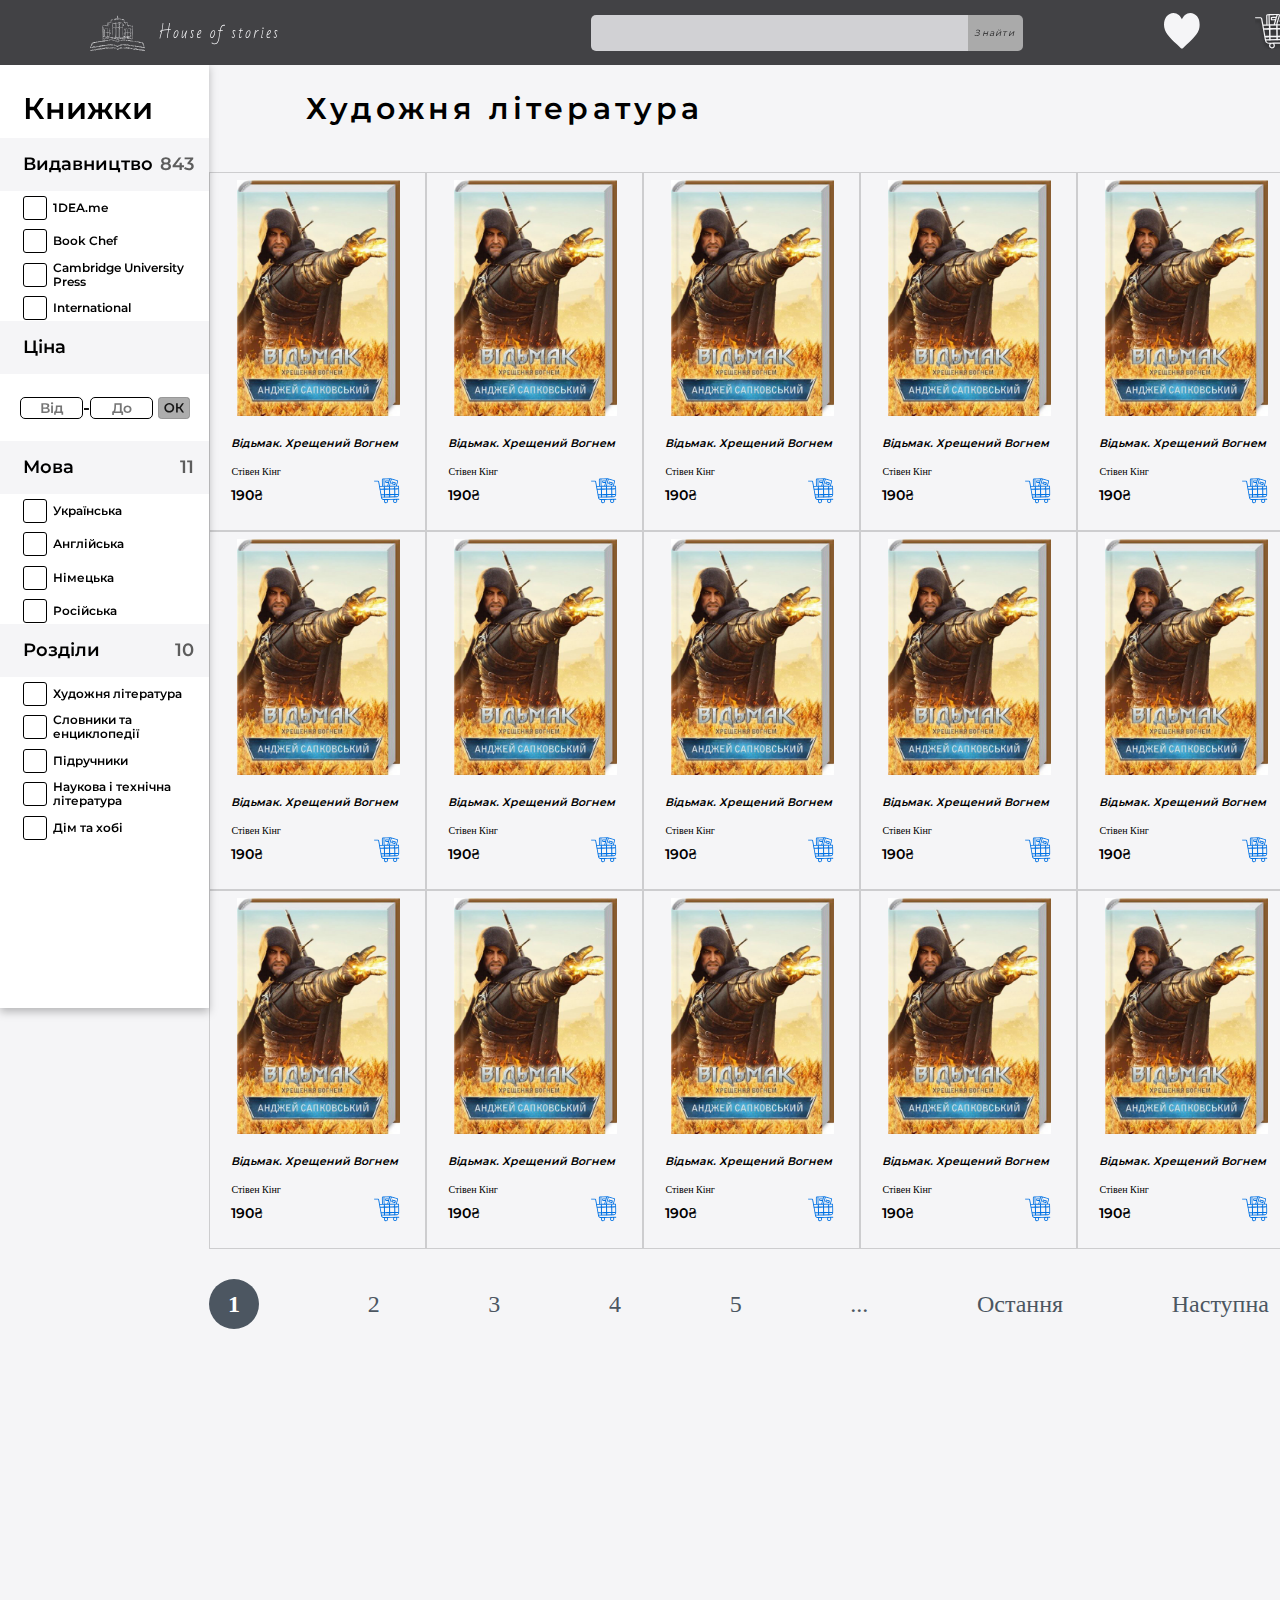
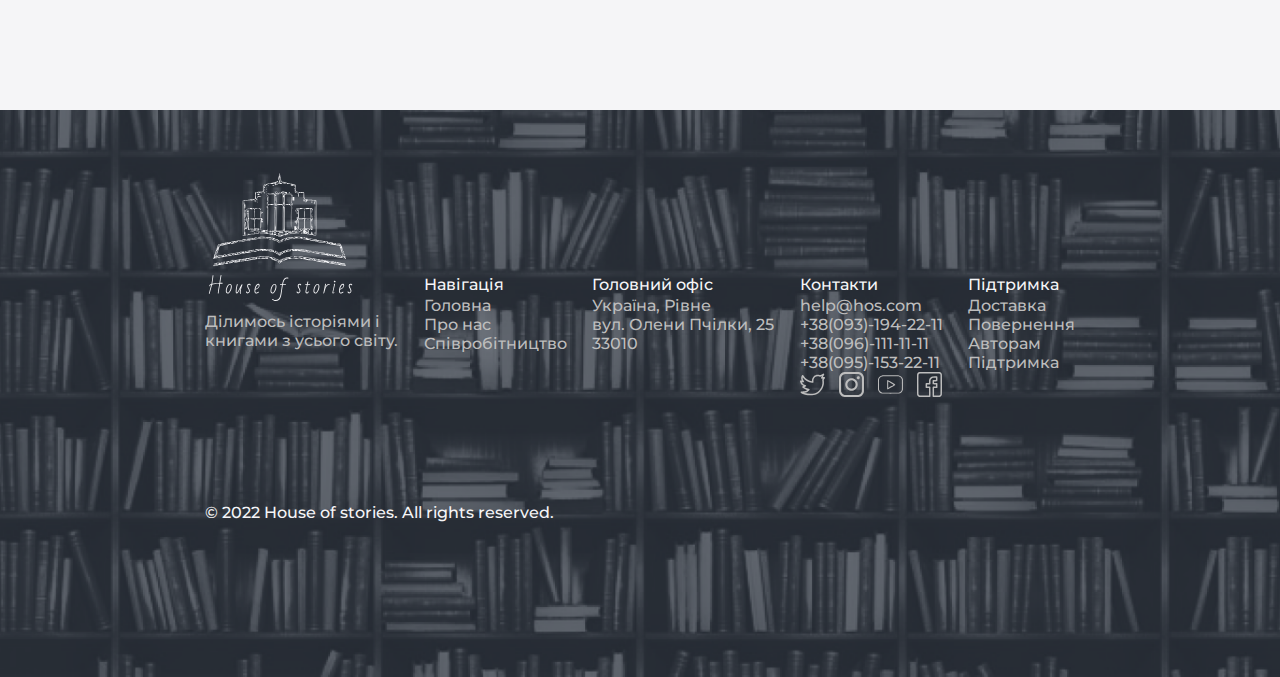
==== Catalog.html @ 435c7c3c "desktop" ====
<!DOCTYPE html>
<html lang='en'>
    <head>
        <meta charset="UTF-8">
        <meta name="viewport" content="width-device-width, initial scale=1.0">
        <link rel="stylesheet" href="./css/style.css"> 
        <link rel="stylesheet" href="./css/bootstrap-grid.css"> 
        <title>Catalog</title>
    </head>
    <body>
        
        <header class="header2">
            <div class="top_menu">
                <img src="./img/svg/Logo_menu.svg" alt="menu" class="menu_logo-pic">
                <div class="SearchMenu">
                    <form>
                        <div class="searchBarmenu">
                            <div class="search">
                                <input type="search" id="site-search" aria-label="Search through site content">
                                <!-- <img src="img/svg/loupe.svg" alt="menusearch_loupe" class="menusearch_loupe"> -->
                            </div>
                            <div class="searchButtonmenu">
                                <button type="submit"><i class="fa fa-search"></i>Знайти</button>
                            </div>
                        </div>
                    </form>
                </div>
                <div class="menu_links">
                    <a href="#!" class="menu_link"><img src="img/svg/wish list.svg" alt="menu_images" class="menu_images"></a>
                    <a href="#!" class="menu_link"><img src="img/svg/Cart3.svg" alt="menu_images" class="menu_images"></a>
                    <a href="#!" class="menu_link"><img src="img/svg/user.svg" alt="menu_images" class="menu_images"></a>
                </div>
            </div>
        </header>

        <main>

            <section class="Catalog">
                <div class="desktop4">
                    <div class="catalog_page">
                        <h2 class="title_name">Книжки</h2>
                        <div class="PublishHouse GroupName">
                            <div class="publish_house_menu">
                                Видавництво <div class="number_of_publish_house">843</div>
                            </div>
                            <div class="Options">
                                <div class="Option">
                                    <input type="checkbox" id="option1" class="checkbox" name="scales"><label for="option1">1DEA.me</label>
                                </div>
                                <div class="Option">
                                    <input type="checkbox" id="option2" class="checkbox" name="scales"><label for="option2">Book Chef</label>
                                </div>
                                <div class="Option">
                                    <input type="checkbox" id="option3" class="checkbox" name="scales"><label for="option3">Cambridge University Press</label>
                                </div>
                                <div class="Option">
                                    <input type="checkbox" id="option4" class="checkbox" name="scales"><label for="option4">International</label>
                                </div>
                                <div class="Option">
                                    <input type="checkbox" id="option5" class="checkbox" name="scales"><label for="option5">Vivat</label>
                                </div>
                                <div class="Option">
                                    <input type="checkbox" id="option6" class="checkbox" name="scales"><label for="option6">А-ба-ба-га-ла-ма-га</label>
                                </div>
                                <div class="Option">
                                    <input type="checkbox" id="option7" class="checkbox" name="scales"><label for="option7">Видавництво Старого Лева</label>
                                </div>
                                <div class="Option">
                                    <input type="checkbox" id="option8" class="checkbox" name="scales"><label for="option8">Клуб Сімейного Дозвілля</label>
                                </div>
                                <div class="Option">
                                    <input type="checkbox" id="option9" class="checkbox" name="scales"><label for="option9">Наш Формат</label>
                                </div>
                                <div class="Option">
                                    <input type="checkbox" id="option10" class="checkbox" name="scales"><label for="option10">Ранок</label>
                                </div>
                                <div class="Option">
                                    <input type="checkbox" id="option11" class="checkbox" name="scales"><label for="option11">Фолио</label>
                                </div>
                                <div class="Option">
                                    <input type="checkbox" id="option12" class="checkbox" name="scales"><label for="option12">National Geographic</label>
                                </div>
                                <div class="Option">
                                    <input type="checkbox" id="option13" class="checkbox" name="scales"><label for="option13">Orion</label>
                                </div>
                            </div>
                        </div>
                        <div class="Price GroupName">
                            <div class="publish_house_menu">
                                Ціна
                            </div>
                            <div class="PriceControl">
                                <form>
                                    <div class="PriceControl">
                                        <div class="Enter">
                                            <input aria-label="price-from" class="input-text from" id="price_input_from"
                                                   type="text" pattern="[0-9]*\.?[0-9]*" placeholder="Від">
                                        </div>
                                        <div>
                                            <span class="control-label">-</span>
                                        </div>
    
                                        <div class="Enter">
                                            <input aria-label="price-to" class="input-text to" id="price_input_to"
                                                   type="text"
                                                   pattern="[0-9]*\.?[0-9]*" placeholder="До">
                                        </div>
    
                                        <div class="commit-button">
                                            <a href="#" class="button-link">
                                                <img src="./img/svg/Button.svg" alt="comit-button" class="button">
                                            </a>
                                        </div>
                                    </div>
                                </form>
                            </div>   
                        </div>
                        <div class="Language GroupName">
                            <div class="publish_house_menu">
                                Мова  <div class="number_of_publish_house">11</div>
                            </div>
                            <div class="Options">
                                <div class="Option">
                                    <input type="checkbox" id="lang-option1" class="checkbox" name="scales"><label for="lang-option1">Українська</label>
                                </div>
                                <div class="Option">
                                    <input type="checkbox" id="lang-option2" class="checkbox" name="scales"><label for="lang-option2">Англійська</label>
                                </div>
                                <div class="Option">
                                    <input type="checkbox" id="lang-option3" class="checkbox" name="scales"><label for="lang-option3">Німецька</label>
                                </div>
                                <div class="Option">
                                    <input type="checkbox" id="lang-option4" class="checkbox" name="scales"><label for="lang-option4">Російська</label>
                                </div>
                                <div class="Option">
                                    <input type="checkbox" id="lang-option5" class="checkbox" name="scales"><label for="lang-option5">Французька</label>
                                </div>
                                <div class="Option">
                                    <input type="checkbox" id="lang-option6" class="checkbox" name="scales"><label for="lang-option6">Італійська</label>
                                </div>
                                <div class="Option">
                                    <input type="checkbox" id="lang-option7" class="checkbox" name="scales"><label for="lang-option7">Іспанська</label>
                                </div>
                                <div class="Option">
                                   <input type="checkbox" id="lang-option8" class="checkbox" name="scales"><label for="lang-option8">Португальська</label>
                                </div>
                                <div class="Option">
                                    <input type="checkbox" id="lang-option9" class="checkbox" name="scales"><label for="lang-option9">Португальська</label>
                                </div>
                                <div class="Option">
                                    <input type="checkbox" id="lang-option10" class="checkbox" name="scales"><label for="lang-option10">Португальська</label>
                                </div>
                            </div>
                        </div>
                        <div class="Author GroupName">
                            <div class="publish_house_menu">
                                Розділи  <div class="number_of_publish_house">10</div>
                            </div>
                            <div class="Options">
                                <div class="Option">
                                    <input type="checkbox" id="author-option1" class="checkbox" name="scales"><label for="author-option1">Художня література</label>
                                </div>
                                <div class="Option">
                                    <input type="checkbox" id="author-option2" class="checkbox" name="scales"><label for="author-option2">Словники та енциклопедії</label>
                                </div>
                                <div class="Option">
                                    <input type="checkbox" id="author-option3" class="checkbox" name="scales"><label for="author-option3">Підручники</label>
                                </div>
                                <div class="Option">
                                    <input type="checkbox" id="author-option4" class="checkbox" name="scales"><label for="author-option4">Наукова і технічна література</label>
                                </div>
                                <div class="Option">
                                    <input type="checkbox" id="author-option5" class="checkbox" name="scales"><label for="author-option5">Дім та хобі</label>
                                </div>
                                <div class="Option">
                                    <input type="checkbox" id="author-option6" class="checkbox" name="scales"><label for="author-option6">Подрожі та спорт</label>
                                </div>
                                <div class="Option">
                                    <input type="checkbox" id="author-option7" class="checkbox" name="scales"><label for="author-option7">Бізнес література</label>
                                </div>
                                <div class="Option">
                                   <input type="checkbox" id="author-option8" class="checkbox" name="scales"> <label for="author-option8">Релігія та езотерика</label>
                                </div>
                                <div class="Option">
                                    <input type="checkbox" id="author-option9" class="checkbox" name="scales"><label for="author-option9">Книги для батьків</label>
                                </div>
                                <div class="Option">
                                    <input type="checkbox" id="author-option10" class="checkbox" name="scales"><label for="author-option10">Комікси</label>
                                </div>
                            </div>
                        </div>
                    </div>  
                    
                    <div class="Page_section">
                        <h1>Художня література</h1>
                        <div class="rw">
                            <div class="Book">
                                <a href="Infopage.html"></a>
                                <img src="/img/png/208429720.png" alt="Andjey - witcher">
                                <span class="name">Відьмак. Хрещений Вогнем</span>
                                <span class="author">Стівен Кінг</span>
                                <div class="cartcatalog">
                                    <span class="price">190₴</span>
                                    <a href="#!" class="add_to_cart">
                                        <img src="./img/svg/Catalog_cart.svg" alt="cartcatalog">
                                    </a> 
                                </div>
                            </div>
    
    
                            <div class="Book">
                                <a href="Infopage.html"></a>
                                <img src="/img/png/208429720.png" alt="Andjey - witcher">
                                <span class="name">Відьмак. Хрещений Вогнем</span>
                                <span class="author">Стівен Кінг</span>
                                <div class="cartcatalog">
                                    <span class="price">190₴</span>
                                    <a href="#!" class="add_to_cart">
                                        <img src="./img/svg/Catalog_cart.svg" alt="cartcatalog">
                                    </a> 
                                </div>
                            </div>
    
                            <div class="Book">
                                <a href="Infopage.html"></a>
                                <img src="/img/png/208429720.png" alt="Andjey - witcher">
                                <span class="name">Відьмак. Хрещений Вогнем</span>
                                <span class="author">Стівен Кінг</span>
                                <div class="cartcatalog">
                                    <span class="price">190₴</span>
                                    <a href="#!" class="add_to_cart">
                                        <img src="./img/svg/Catalog_cart.svg" alt="cartcatalog">
                                    </a> 
                                </div>
                            </div>
    
                            <div class="Book">
                                <a href="Infopage.html"></a>
                                <img src="/img/png/208429720.png" alt="Andjey - witcher">
                                <span class="name">Відьмак. Хрещений Вогнем</span>
                                <span class="author">Стівен Кінг</span>
                                <div class="cartcatalog">
                                    <span class="price">190₴</span>
                                    <a href="#!" class="add_to_cart">
                                        <img src="./img/svg/Catalog_cart.svg" alt="cartcatalog">
                                    </a> 
                                </div>
                            </div>
    
                            <div class="Book last">
                                <a href="Infopage.html"></a>
                                <img src="/img/png/208429720.png" alt="Andjey - witcher">
                                <span class="name">Відьмак. Хрещений Вогнем</span>
                                <span class="author">Стівен Кінг</span>
                                <div class="cartcatalog">
                                    <span class="price">190₴</span>
                                    <a href="#!" class="add_to_cart">
                                        <img src="./img/svg/Catalog_cart.svg" alt="cartcatalog">
                                    </a> 
                                </div>  
                            </div>
                        </div>
    
                        <div class="rw">
                            <div class="Book">
                                <a href="Infopage.html"></a>
                                <img src="/img/png/208429720.png" alt="Andjey - witcher">
                                <span class="name">Відьмак. Хрещений Вогнем</span>
                                <span class="author">Стівен Кінг</span>
                                <div class="cartcatalog">
                                    <span class="price">190₴</span>
                                    <a href="#!" class="add_to_cart">
                                        <img src="./img/svg/Catalog_cart.svg" alt="cartcatalog">
                                    </a> 
                                </div>
                            </div>
    
                            <div class="Book">
                                <a href="Infopage.html"></a>
                                <img src="/img/png/208429720.png" alt="Andjey - witcher">
                                <span class="name">Відьмак. Хрещений Вогнем</span>
                                <span class="author">Стівен Кінг</span>
                                <div class="cartcatalog">
                                    <span class="price">190₴</span>
                                    <a href="#!" class="add_to_cart">
                                        <img src="./img/svg/Catalog_cart.svg" alt="cartcatalog">
                                    </a> 
                                </div>
                            </div>
    
                            <div class="Book">
                                <a href="Infopage.html"></a>
                                <img src="/img/png/208429720.png" alt="Andjey - witcher">
                                <span class="name">Відьмак. Хрещений Вогнем</span>
                                <span class="author">Стівен Кінг</span>
                                <div class="cartcatalog">
                                    <span class="price">190₴</span>
                                    <a href="#!" class="add_to_cart">
                                        <img src="./img/svg/Catalog_cart.svg" alt="cartcatalog">
                                    </a> 
                                </div>
                            </div>
    
                            <div class="Book">
                                <a href="Infopage.html"></a>
                                <img src="/img/png/208429720.png" alt="Andjey - witcher">
                                <span class="name">Відьмак. Хрещений Вогнем</span>
                                <span class="author">Стівен Кінг</span>
                                <div class="cartcatalog">
                                    <span class="price">190₴</span>
                                    <a href="#!" class="add_to_cart">
                                        <img src="./img/svg/Catalog_cart.svg" alt="cartcatalog">
                                    </a> 
                                </div>
                            </div>
    
                            <div class="Book last">
                                <a href="Infopage.html"></a>
                                <img src="/img/png/208429720.png" alt="Andjey - witcher">
                                <span class="name">Відьмак. Хрещений Вогнем</span>
                                <span class="author">Стівен Кінг</span>
                                <div class="cartcatalog">
                                    <span class="price">190₴</span>
                                    <a href="#!" class="add_to_cart">
                                        <img src="./img/svg/Catalog_cart.svg" alt="cartcatalog">
                                    </a> 
                                </div>
                            </div>
                        </div>
    
                        <div class="rw">
                            <div class="Book">
                                <a href="Infopage.html"></a>
                                <img src="/img/png/208429720.png" alt="Andjey - witcher">
                                <span class="name">Відьмак. Хрещений Вогнем</span>
                                <span class="author">Стівен Кінг</span>
                                <div class="cartcatalog">
                                    <span class="price">190₴</span>
                                    <a href="#!" class="add_to_cart">
                                        <img src="./img/svg/Catalog_cart.svg" alt="cartcatalog">
                                    </a> 
                                </div>
                            </div>
    
                            <div class="Book">
                                <a href="Infopage.html"></a>
                                <img src="/img/png/208429720.png" alt="Andjey - witcher">
                                <span class="name">Відьмак. Хрещений Вогнем</span>
                                <span class="author">Стівен Кінг</span>
                                <div class="cartcatalog">
                                    <span class="price">190₴</span>
                                    <a href="#!" class="add_to_cart">
                                        <img src="./img/svg/Catalog_cart.svg" alt="cartcatalog">
                                    </a> 
                                </div>
                            </div>
    
                            <div class="Book">
                                <a href="Infopage.html"></a>
                                <img src="/img/png/208429720.png" alt="Andjey - witcher">
                                <span class="name">Відьмак. Хрещений Вогнем</span>
                                <span class="author">Стівен Кінг</span>
                                <div class="cartcatalog">
                                    <span class="price">190₴</span>
                                    <a href="#!" class="add_to_cart">
                                        <img src="./img/svg/Catalog_cart.svg" alt="cartcatalog">
                                    </a> 
                                </div>
                            </div>
    
                            <div class="Book">
                                <a href="Infopage.html"></a>
                                <img src="/img/png/208429720.png" alt="Andjey - witcher">
                                <span class="name">Відьмак. Хрещений Вогнем</span>
                                <span class="author">Стівен Кінг</span>
                                <div class="cartcatalog">
                                    <span class="price">190₴</span>
                                    <a href="#!" class="add_to_cart">
                                        <img src="./img/svg/Catalog_cart.svg" alt="cartcatalog">
                                    </a> 
                                </div>
                            </div>
    
                            <div class="Book last">
                                <a href="Infopage.html"></a>
                                <img src="/img/png/208429720.png" alt="Andjey - witcher">
                                <span class="name">Відьмак. Хрещений Вогнем</span>
                                <span class="author">Стівен Кінг</span>
                                <div class="cartcatalog">
                                    <span class="price">190₴</span>
                                    <a href="#!" class="add_to_cart">
                                        <img src="./img/svg/Catalog_cart.svg" alt="cartcatalog">
                                    </a> 
                                </div>
                            </div>
                        </div>
    
                        <div class="Pages">
                            <a href="#" id="Active">1</a>
                            <a href="#">2</a>
                            <a href="#">3</a>
                            <a href="#">4</a>
                            <a href="#">5</a>
                            <a href="#">...</a>
                            <a href="#">Остання</a>
                            <a href="#">Наступна</a>
                        </div>
                    </div>

                </div>
            </section>
            <section class="Block4">

                <div class="desktop2">  
                        <div class="logonaming">
                        <img src="./img/svg/Logo.svg" alt="footer" class="logo">
                        <p>Ділимось історіями і<br>книгами з усього світу.</p>
                        </div>
                    <div class="navigation">
                        <h1>Навігація</h1>
                            <div>
                                <a href="Landing.html" class="navi_links">Головна</a>
                            </div>
                            <div>
                                <a href="#!" class="navi_links">Про нас</a>
                            </div>
                            <div>
                                 <a href="#!" class="navi_links">Співробітництво</a>
                            </div>
                    </div>
                    <div class="navigation">
                        <h1>Головний офіс</h1>
                        <p>Україна, Рівне</p>
                        <p>вул. Олени Пчілки, 25</p>
                        <p>33010</p>
                    </div>
                    <div class="navigation">
                        <h1>Контакти</h1>
                        <p>help@hos.com</p>
                        <p>+38(093)-194-22-11</p>
                        <p>+38(096)-111-11-11</p>
                        <p>+38(095)-153-22-11</p>
                        <div class="icon">
                            <div>
                            <a href="https://twitter.com/slava_aysa" class="socialnetworks"><img src="img/svg/twitter 1.svg" alt="socialnetworks" class="networkicons"></a>
                            </div>
                            <div>
                                <a href="https://www.instagram.com/slava_aysa/" class="socialnetworks"><img src="img/svg/instagram 1.svg" alt="socialnetworks" class="networkicons"></a>
                            </div>
                            <div>
                                <a href="https://www.youtube.com/channel/UCgyi-m7HUhOnxZrHmD3JMkg" class="socialnetworks"><img src="img/svg/youtube 1.svg" alt="socialnetworks" class="networkicons"></a>
                            </div>
                            <div>
                                <a href="https://uk-ua.facebook.com/DonaldTrump" class="socialnetworks"><img src="img/svg/facebook 1.svg" alt="socialnetworks" class="networkicons"></a>
                            </div>
                        </div>
                    </div>
                    <div class="navigation">
                        <h1>Підтримка</h1>
                        <div>
                            <a href="#!" class="navi_links">Доставка</a>
                        </div>
                        <div>
                            <a href="#!" class="navi_links">Повернення</a>
                        </div>
                        <div>
                            <a href="#!" class="navi_links">Авторам</a>
                        </div>
                        <div>
                            <a href="#!" class="navi_links">Підтримка</a>
                        </div>                                           
                    </div>
                </div>
                <div class="navigation">
                    <div class="down">
                        <h1>© 2022 House of stories. All rights reserved.</h1>
                    </div>
                </div>                                                 
            </section>

        </main>

    </body>
---- css/style.css ----
/* bad-script-regular - latin */
@font-face {
    font-family: 'Bad Script';
    font-style: normal;
    font-weight: 400;
    src: local(''),
         url('../fonts/bad-script-v14-latin-regular.woff2') format('woff2'), /* Chrome 26+, Opera 23+, Firefox 39+ */
         url('../fonts/bad-script-v14-latin-regular.woff') format('woff'); /* Chrome 6+, Firefox 3.6+, IE 9+, Safari 5.1+ */
  }
/* montserrat-regular - latin_cyrillic */
@font-face {
    font-family: 'Montserrat';
    font-style: normal;
    font-weight: 400;
    src: local(''),
         url('../fonts/montserrat-v23-latin_cyrillic-regular.woff2') format('woff2'), /* Chrome 26+, Opera 23+, Firefox 39+ */
         url('../fonts/montserrat-v23-latin_cyrillic-regular.woff') format('woff'); /* Chrome 6+, Firefox 3.6+, IE 9+, Safari 5.1+ */
  }
  /* montserrat-500 - latin_cyrillic */
  @font-face {
    font-family: 'Montserrat';
    font-style: normal;
    font-weight: 500;
    src: local(''),
         url('../fonts/montserrat-v23-latin_cyrillic-500.woff2') format('woff2'), /* Chrome 26+, Opera 23+, Firefox 39+ */
         url('../fonts/montserrat-v23-latin_cyrillic-500.woff') format('woff'); /* Chrome 6+, Firefox 3.6+, IE 9+, Safari 5.1+ */
  }
  /* montserrat-600 - latin_cyrillic */
  @font-face {
    font-family: 'Montserrat';
    font-style: normal;
    font-weight: 600;
    src: local(''),
         url('../fonts/montserrat-v23-latin_cyrillic-600.woff2') format('woff2'), /* Chrome 26+, Opera 23+, Firefox 39+ */
         url('../fonts/montserrat-v23-latin_cyrillic-600.woff') format('woff'); /* Chrome 6+, Firefox 3.6+, IE 9+, Safari 5.1+ */
  }

*, *::after, *::before {
    box-sizing: border-box;
}
  .intro{
          display: flex;
          flex-direction: row;
          width: 100%;
          height: 102vh;
          mix-blend-mode: normal;
          filter: drop-shadow(0px 4px 4px rgba(0, 0, 0, 0.25));
          background: url(../img/png/pexels-pixabay-459403-2\ 1.png) top no-repeat;
          background-position: bottom;
          /* background-size: 200vh 100vh; */
          /* justify-content: center; */
          background-size: cover;
          

  }



  body{
       margin: 0;
       
  }


  
  .header {
     width: 100%;
     padding-top: 6px;
     padding-bottom: 6px;
     display:flex;
     position: absolute;
     top: 0;
     left: 0;
     right: 0;
     z-index: 1000;
     

 }

 .mainmenu {
      display: flex;
      justify-content: space-between;
      align-items: center;
 }

 .mainmenu.menu {
     display: flex;
     

     height: 72px;
     /* left: 280px;
     top: 39px;
     flex-wrap: wrap; */
     filter: drop-shadow(0px 4px 4px rgba(0, 0, 0, 0.25));
     
  }


  .cart {
     transition: opacity .2s linear;
  }
  
  a.cart{
      margin-left: 170px;
  }

  .header_logo{
     margin-left: 38px;
     margin-top: 21px;
  }

  .header_logo-pic{

     height: 129.93px;
     width: 141px;
     
  }
  
  .header_list{
     display: flex;
     flex-wrap: wrap; 
     list-style-type: none;
     align-items: center;
     
     margin-left: 105px;
     
      
  }
  .header_item{
     margin-right: 97px;
  }
  .header_item:last-child{
       margin-right: 0px;
  }
  .header_link{
     font-family: 'Montserrat';
     font-style: normal;
     font-weight: 600;
     font-size: 18px;
     line-height: 21.75px;
     display: flex;
     color: #F5F5F7;
     text-decoration: none;
     backdrop-filter: blur(2px);
     transition: opacity .2s linear;
  }
  .header_link:hover, .header_link:focus, .header_link:active{
       opacity: 75%;
  }



  .cart:hover, .cart:focus, .cart:active{
       opacity: 75%;
  }

  .header_cart-pic{
     width: 54px;
     height: 54px;
  }

  .chat{
     align-content: flex-start;
     margin-left: 304px;
     margin-top: 625px;
     transition: opacity .2s linear;
 }

 .chat:hover, .chat:focus, .chat:active{
      opacity: 75%;
 }

 .header_chat-pic{
    width: 54px;
    height: 54px;
 }
 .HeaderText1{
     position: absolute;
     width: 400px;
     height: 213.11px;
     left: 420px;
     top: 300px;
     
     font-family: 'Montserrat';
     font-style: normal;
     font-weight: 600;
     font-size: 22px;
     line-height: 37px;
     display: flex;
     align-items: center;
     
     color: #F5F5F7;
 }
.HeaderText2{
     position: absolute;
width: 320px;
height: 250px;
left: 870px;
top: 450px;

font-family: 'Montserrat';
font-style: normal;
font-weight: 600;
font-size: 22px;
line-height: 37px;
display: flex;
align-items: center;
text-align: right;

color: #F5F5F7;

}
.SearchOnSite{
     
     margin-top: 250px; 
     margin-left: 420px;
}
.searchBar {
     display: flex;
     flex-direction: row;
 }
 .searchBar #site-search{
     background: #FFFFFF;
     opacity: 0.8;
     border: 0.5px solid #000000;
     box-sizing: border-box;
     box-shadow: 0px 4px 4px rgba(0, 0, 0, 0.25);
     border-radius: 0px 20px 20px 0px;
     padding: 10px;
     font-family: Montserrat,serif;
     font-weight: 600;
     display: block;
     margin-right: auto;
     margin-left: auto;
     background-color: #FFFFFF;
     width: 568.5px;
     height: 50px;
 }
 .searchBar button {
     border: 0.5px solid #000000;
     box-shadow: 0px 4px 4px rgba(0, 0, 0, 0.25);
     border-radius: 20px 0px 0px 20px;
     padding: 10px;
     width: 54px;
     height: 50px;
     background: #FFFFFF;
     font-size: 18px;
     cursor: pointer;
     opacity: 0.8;
 }
 .SearchText {
     font-style: normal;
     font-weight: 600;
     font-size: 24px;
     line-height: 54px;
     color: #B1B1B1;
     padding-left: 30px;
     float: left;
 }
 .searchBar .search input{
     width: 300px;
 }
 .container {
     width: calc(100% - 60px) !important;
 }
 .searchBar {
     margin: 0;
 }
.search_loupe{
     height: 32px;
     width: 32px;
}
.Block1 {
     height: 80vh;
     background: url(../img/png/pexels-luis-zheji-1662277.png) top no-repeat;;
     /* padding: 0;
     margin-left: 0; */
     background-size: cover;
     align-content: center;
 }
 .desktop{
    width: 870px;
    margin: 0 auto;  

    display: flex;
    flex-direction: column;
    justify-content: center;
    align-items: center;
 }

 .desktop2 {
    width: 870px;
    margin: 0 auto;  

    display: flex;
    flex-shrink: 1;
    justify-content: space-between;
    padding-top: 63px;
 }
 .Block1 h1 {
     font-family: 'Montserrat';
     font-style: normal;
     font-weight: 600;
     font-size: 48px;
     line-height: 78px;
     display: flex;
     text-align: center; 
     color: #F5F5F7;
    
 }
 
 .row {
     margin-top: 50px;
     font-family: 'Montserrat';
     font-style: normal;
     font-weight: 500;
     font-size: 18px;
     line-height: 208%;
     display: flex;
     justify-content: space-between;
     /* align-items: center; */
     color: #FFFFFF;
     /* margin-left: 324px; */

     width: 870px;
    margin: 0 auto;
 }
 
 .row ul {
     margin: 0;
     /* margin-top: -190px;
     padding-left: 472px; */
 }

.styleblock2{
line-height: 150%;
     padding-left: 20px;
}

.Block2 {
     height: 100vh;
     background: url(../img/png/image\ 2.png) top no-repeat;;
     padding: 0;
     margin-left: 0;
     background-size: cover;
     background-position: bottom;
 }
 
 .Block2 h1 {
     font-family: 'Montserrat';
     font-style: normal;
     font-weight: 600;
     display: flex;
     align-items: center;
     text-align: center;
     margin-top: 0;
     margin-bottom: 0; 
     color: #F5F5F7;
     width: 100%; /* 1170px */
     height: 200px;     
     font-size: 2.92em;
     line-height: 78px;
     padding: 54px 120px 0px;
 }
 
 .block2row{
     font-family: 'Montserrat';
     font-style: normal;
     font-weight: 500;
     font-size: 18px;
     line-height: 208%;
     align-items: center;
     color: #FFFFFF;
     display: flex;
     width: 100%;
     min-width: 870px;
     justify-content: space-between;
 }
 .library{margin-bottom: 186px;}
 .gotocatalog{
     position: absolute;
     width: 380px;
     height: 83px;
     display: flex;
     justify-content: center;
     cursor: pointer;
     align-items: center;


     
     background: linear-gradient(180deg, rgba(255, 109, 109, 0.57) 0%, #DAA492 100%);
     box-shadow: 0px 4px 4px rgba(0, 0, 0, 0.25);
     border-radius: 25px;
 }

 .cataloglink{
     font-family: 'Montserrat';
     font-style: normal;
     font-weight: 600;
     font-size: 23px;
     line-height: 139%;



     display: inline;
     
    
     
     color: #000000;
     text-decoration: 0;
 }

 .Block3 {
     height: 100vh;
     background: url(../img/png/laptop-819285_1920.png) top no-repeat;;
     padding: 0;
     margin-left: 0;
     background-size: cover;
     background-position: bottom;
 }

 .Block3 h1 {
     font-family: 'Montserrat';
     font-style: normal;
     font-weight: 600;
     display: flex;
     align-items: center;
     margin-top: 0;
     margin-bottom: 0;
     color: #000000;
     width: 100%; 
     height: 150px;
     font-size: 2.92em;
     line-height: 78px;
     text-align: center;
     padding: 0px 205px 0px;
     
 }
 .block3row{
    font-family: 'Montserrat';
    font-style: normal;
    font-weight: 500;
    font-size: 18px;
    line-height: 208%;
    align-items: center;
    color: #FFFFFF;
    display: flex;
    width: 100%;
    min-width: 870px;
    justify-content: space-between;
}

.links{
    font-family: 'Montserrat';
    font-style: normal;
    font-weight: 600;
    font-size: 20px;
    line-height: 22px;
    display: flex;
    align-items: center;
    text-align: center;
    text-decoration: none;
    color: #FFFFFF;
}



.bookbuttons{
    display: flex;
    text-align: center;
    justify-content: space-between;
}

.top{
    width: 270px;
    height: 70px;
    left: 375px;
    top: 3709px;
    margin-right:30px;
    background: #484E5C;
    box-shadow: 0px 4px 4px rgba(0, 0, 0, 0.4);
    border-radius: 10px;
    
}
.top:last-child{
    margin-right:0;
    
}

.Block4 {
    height: 63vh;
    background: url(../img/png/Background.png) top no-repeat;;
    padding: 0;
    margin-left: 0;
    background-size: cover;
    background-position: bottom;

    
}

.logo{
    left: 19.53%;
    right: 70.63%;
    top: 37.34%;
    bottom: 35.94%;
    width: 150px;
    height: 135px;
}

.logonaming{
    font-family: 'Montserrat';
    font-style: normal;
    font-weight: 500;
    font-size: 16px;
    line-height: 19px;
    align-items: center;
    color: #BDBDBD;
}
.navigation{
    font-family: 'Montserrat';
    font-style: normal;
    font-weight: 500;
    font-size: 16px;
    /* line-height: 2px; */
    /* align-items: center; */
    display: flex;
    flex-direction: column;
    color: #BDBDBD;
    padding-top: 100px;
}
.navigation h1{
    font-family: 'Montserrat';
    font-style: normal;
    font-weight: 500;
    font-size: 16px;
    line-height: 2px;
    align-items: center;
    color: #F5F5F7;
}

.navi_links{
    text-decoration: none;
    font-family: 'Montserrat';
    font-style: normal;
    font-weight: 500;
    font-size: 16px;
    line-height: 2px;
    align-items: center;
    color: #BDBDBD;
}
.networkicons{
    width: 25px;
    height: 25px;
}

.icon {
    display: flex;
    flex-direction: row;
    justify-content: space-between;
}

.Block4 p {
    margin: 0;
}

.down {
    width: 870px;
    margin: auto;
    
}


.socialnetworks:hover, .socialnetworks:focus, .socialnetworks:active{
    opacity: 75%;
}

.navi_links:hover, .navi_links:focus, .navi_links:active{
    opacity: 75%;
}

.header2{
    display: flex;
    align-content: center;
    width: 100%;
    height: 65px;
    background-color: #424245;
    position:fixed;
    z-index: 1000;
}


.top_menu{
    display: flex;
    padding-left: 90px;
    align-items: center;
}

.menu_logo-pic{
    height: 36px;
    width: 212px;
}

.SearchMenu{
    padding-left: 289.3px;
}

.searchBarmenu {
    display: flex;
    flex-direction: row;
}
.searchBarmenu #site-search{
    background: #F5F5F7;
    opacity: 0.8;
    border-radius: 5px 0px 0px 5px;
    padding: 10px;
    font-family: Montserrat,serif;
    font-weight: 600;
    display: block;
    margin-right: auto;
    margin-left: auto;
    width: 377px;
    height: 36px;
    border:0;
}
.searchBarmenu button {
    background: #C4C4C4;
    border-radius: 0px 5px 5px 0px; 
    width: 55px;
    height: 36px;
    font-family: 'Montserrat';
    font-style: italic;
    font-weight: 400;
    font-size: 9px;
    line-height: 150.1%;
    /* or 15px */

    display: flex;
    align-items: center;
    letter-spacing: 0.14em;

    color: #171717;
    cursor: pointer;
    opacity: 0.8;
    border:0;
    
}


.menusearch_loupe{
    height: 27.85px;
    width: 27.85px;
}

.menu_links{
    display: flex;
    padding-left: 140.7px;
    justify-content: space-between;
}

.menu_link{
    padding-left: 55.25px;
}

.menu_link:first-child{
    padding-left: 0;
}

.menu_link:hover, .menu_link:focus, .menu_link:active{
    opacity: 75%;
    transition: opacity .4s linear;
}

.menu_images{
    height: 36px;
    width: 36px;
}

.Infopage1{
    background-color: #F5F5F7;
    width:100%;
    height:120vh;
}

.desktop3{
    width: 1306px;
    margin: 0 auto;  
    display: flex;
    flex-direction: column;
    justify-content: center;
    padding-top: 63px;

}

.desktop3 h1{
    margin-top:27px;
    font-family: 'Montserrat';
    font-style: normal;
    font-weight: 600;
    font-size: 30px;
    line-height: 150.1%;
    letter-spacing: 0.14em;
}

.content{
    display: flex;
    justify-content: space-between;
}

.Categories {
    width: 62%;
    height: 47px;
    display: flex;
    flex-direction: row;
    font-family: 'Montserrat';
    font-style: normal;
    font-weight: 600;
    font-size: 14px;
    line-height: 278%;
    color: #000000;
}

.Category {
    width: 25%;
    border: 1px solid #555555;
    box-sizing: border-box;
    line-height: 20px;
    text-align: center;
    display: flex;
    justify-content: center;
    align-content: center;
    flex-direction: column;
    font-size: 1em;
    text-decoration: none;
    color: #000000;
}

.Category:hover{
    opacity: 75%;
}

.Main.Category{
    background-color: #424245;
    color: #f5f5f7;
}

/* .Category:active, .Category:focus{
    background-color: #424245;
    color: #f5f5f7;
} */
.bookpreview{
    margin-left: 163px;
    margin-top: 54px;
}

.book{
    width:  378px;
    height: 560px;
}

.buy_menu{
    margin-top: 54px;
    width: 517px;
    height: 72px;
    display: flex;
    border: 1px solid #E0D6D6;
    flex-direction: row;
    justify-content: space-between;
}
.Tab {
    border: 0;
    box-sizing: border-box;
    line-height: 20px;
    text-align: center;
    display: flex;
    justify-content: center;
    align-content: center;
    flex-direction: column;
    font-size: 1em;
    text-decoration: none;
    color: #000000;
    font-family: 'Montserrat';
    font-style: normal;
    font-weight: 600;
    font-size: 30px;
    line-height: 125%;
    margin-right: 21px;
}

.Price{
    width: 121.6px;
}

.Cart{
    width: 150px;
}

.Wishlist{
    width: 40px;
}

.Wishlist button{
    background:transparent; 
    border:none; 
    color:transparent;
    cursor: pointer;
}

.Cart button{
    cursor: pointer;
}

.Availability{
    font-size: 17px;
    line-height: 208%;
    width: 131px;
}
.cart_button{
    background-color: #424245;
    border-radius: 4px;
    width: 149px;
    height: 52px;
    display: flex;
    justify-content: center;
    align-items: center;
}
.cartmenu{
    width: 115.4px;
    height: 40px;
    
}
.wishlistmenu{
    width: 37.76px;
    height: 35,75px;
}
.wishlistbutton{
    width: 37.76px;
    height: 35,75px;
    display: flex;
    justify-content: center;
    align-items: center;
}

.Cart button:hover{
    opacity: 0.5;
}

.Wishlist button:hover{
    opacity: 0.5;
}

.Wishlist button:focus .wishlistmenu, .Wishlist button:active .wishlistmenu{
    background-color: #424245;
}

.description{
    font-family: 'Montserrat';
    font-style: normal;
    font-weight: 600;
    font-size: 14px;
    line-height: 178%;
    width: 517px;
    margin-top: 48px;
    margin-bottom: 20px;
}


.Catalog{
    background-color: #F5F5F7;
    width:100%;
    height:190vh;
}

.catalog_page{
    height: 105vh;
    width: 209px;
    background-color: #FFFFFF;
    font-family: 'Montserrat';
    font-style: normal;
    font-weight: 600;
    padding-top: 5px;
    
    filter: drop-shadow(0px 4px 4px rgba(0, 0, 0, 0.25));
    z-index: 1;
}
.catalog_page h2{
    padding-left: 23px;
    font-size: 30px;
    line-height:32px;
    height:20px;
    padding-top: 0px;
}

.GroupName{
    font-size: 18px;
    line-height: 22px;
    display: flex;
    height: 183px;
}

.Options {
    margin-left: 23px;
    width: 184px;
    overflow-x: hidden;
    overflow-y: auto;
    padding-bottom: 6px;
}




.Option{
    width: 174px;
    margin-top: 5px;
    
}


  input[type="checkbox"] {
    position: absolute;
    z-index: -1;
    opacity: 0;
  }


  input[type="checkbox"]+label {
    display: inline-flex;
    align-items: center;
    user-select: none;
  }


  input[type="checkbox"]+label::before {
    content: '';
    display: inline-block;
    width: 2em;
    height: 2em;
    flex-shrink: 0;
    flex-grow: 0;
    border: 1px solid #000000;
    border-radius: 0.25em;
    margin-right: 0.5em;
    background-repeat: no-repeat;
    background-position: center center;
    background-size: 50% 50%;
  }


  input[type="checkbox"]:not(:disabled):not(:checked)+label:hover::before {
    border-color: #5d5d5d;
  }

  input[type="checkbox"]:not(:disabled):active+label::before {
    background-color: #5d5d5d;
    border-color: #000000;
  }

  input[type="checkbox"]:focus:not(:checked)+label::before {
    border-color: #5d5d5d;
  }

  input[type="checkbox"]:checked+label::before {
    border-color: #000000;
    background-color: #5d5d5d;
    background-image: url("data:image/svg+xml,%3csvg xmlns='http://www.w3.org/2000/svg' viewBox='0 0 8 8'%3e%3cpath fill='%23fff' d='M6.564.75l-3.59 3.612-1.538-1.55L0 4.26 2.974 7.25 8 2.193z'/%3e%3c/svg%3e");
  }

  input[type="checkbox"]:disabled+label::before {
    background-color: #f5f5f7;
  }

.Option label{
    text-align: start;
    font-size: 12px;
    line-height: 14px;
    height: 23px;
}

.GroupName{
    display: flex;
    flex-direction: column;
}

.publish_house_menu{
    display: flex;
    flex-direction: row;
    width: 209px;
    justify-content:space-between;
    padding-right:15px;
    line-height: 53.5px;
    background-color: #F5F5F7;
    padding-left: 23px;
    
}

.number_of_publish_house{
    color: #5d5d5d;
}

.PriceControl{
    padding-left: 10px;
    padding-top: 11.5px;
    display: flex;
    flex-direction: row;
    /*justify-content: space-between; */
    height: 46px;
    padding-bottom: 11.5px;
}



.Enter input{
    width: 63px;
    height: 22px;
    border: 1px solid #000000;
    border-radius: 5px;
    font-family: 'Montserrat';
    font-style: normal;
    font-weight: 600;
    font-size: 14px;
    line-height: 17px;
    display: flex;
    align-items: center;
    text-align: center;
}

.commit-button{
    padding-left: 5px;
    width: 33.65px;
    display: flex;
    
}

.button{
    height: 22px;
}

.button-link:hover, .button-link:active{
    opacity: 0.75;
}

.Author{
    height: 220px;
}

.Catalog.desktop3{
    display: flex;
    flex-direction: row;
}
.desktop4{
    width: 1306px;
    margin: 0 auto;  
    display: flex;
    flex-direction: row;
    padding-top: 63px;
}
.desktop4 h1{
    margin-left:97px;
    margin-top:23px;
    font-family: 'Montserrat';
    font-style: normal;
    font-weight: 600;
    font-size: 30px;
    line-height: 150.1%;
    letter-spacing: 0.14em;
    margin-bottom: 40.5px;
}
.Book a {
    position: absolute;
    top: 0;
    left: 0;
    z-index: 100;
}
.Page_section .Book {
    padding-top: 7px;
    width: 217px;
    height: 359px;
}
.Book {
    height: 359px;
    background: #F5F5F7;
    border: 0.5px solid rgba(145, 145, 148, 0.4);
    position: relative;
}
.Book img {
    margin-left: 27px;
    width: 163px;
    height:236px;
}
.Book span {
    display: block;
    width: 100%;
}
.Book .name {

    font-family: 'Montserrat';
    font-style: italic;
    font-weight: 600;
    font-size: 11px;
    line-height: 13px;
    margin-left: 21.4px;
    margin-top: 17px;
    color: #000000;
}

.Book .author {
    margin-left: 21.4px;
    margin-top: 17.6px;
    font-size: 0.625em;
    line-height: 1em;
}

.Book .price {
    font-family: 'Montserrat';
    font-style: normal;
    font-weight: 600;
    font-size: 14px;
    line-height: 17px;
    color: #000000;
    margin-left: 21.4px;
    margin-top: 10px;
}

.rw {
    display: flex;
    flex-direction: row;
}

.LastSeen .rw .Book {
    width: 10%;
}

.cartcatalog{
    display: flex;
    flex-direction: row;
}

.cartcatalog a{
    left: 63.5%;
    top: 85.71%;
    bottom: 7.19%;
}

.cartcatalog img{
    width: 26.8px;
    height: 25.4px;
}

.cartcatalog a:hover{
    opacity: 0.75;
}

.Pages {
    text-align: center;
    width: 100%;
    margin-top: 30px;
    display: flex;
    justify-content: space-between;
}
.Pages a{
    display: inline-block;
    text-decoration: none;
    font-size: 24px;
    line-height: 50px;
    color: #4C5661;
    margin-right: 25px;
}

#Active {
    width: 50px;
    height: 50px;
    font-weight: 700;
    color: #FFFFFF;
    background: #4C5661;
    border-radius: 60px;
}

.Price.GroupName{
    height:120px;
}

.add_to_cart{
    width: 26.8px;
    height: 25.4px;
}

.Pages a:hover{
    opacity: 75%;
}

@media (max-width:1246px) {
    .SearchOnSite{
        margin-left: 300px;
    }
    .HeaderText1{
        left: 300px;
    }
    .HeaderText2{
        left: 700px;
    }
    a.chat{ 
        margin-left: 217px;
    }
    a.cart{
        margin-left: 121px;
    }
    
}
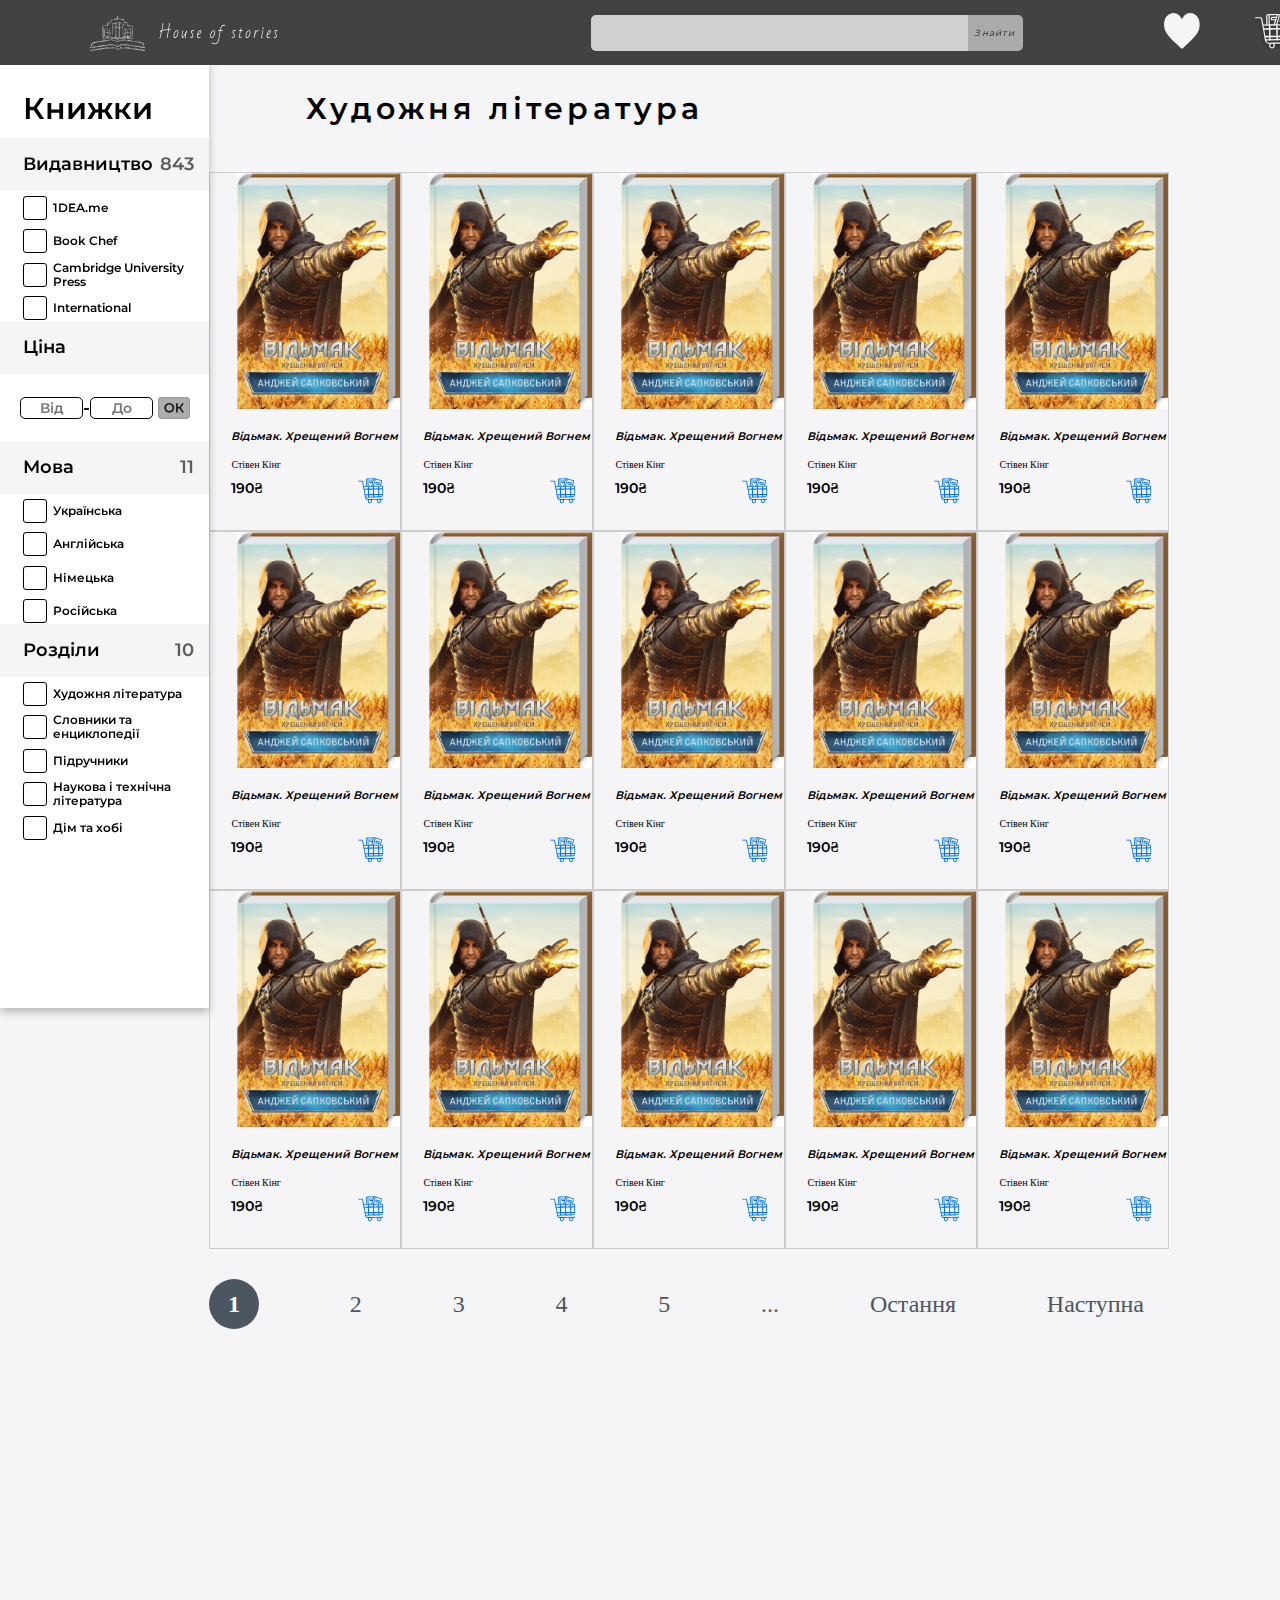
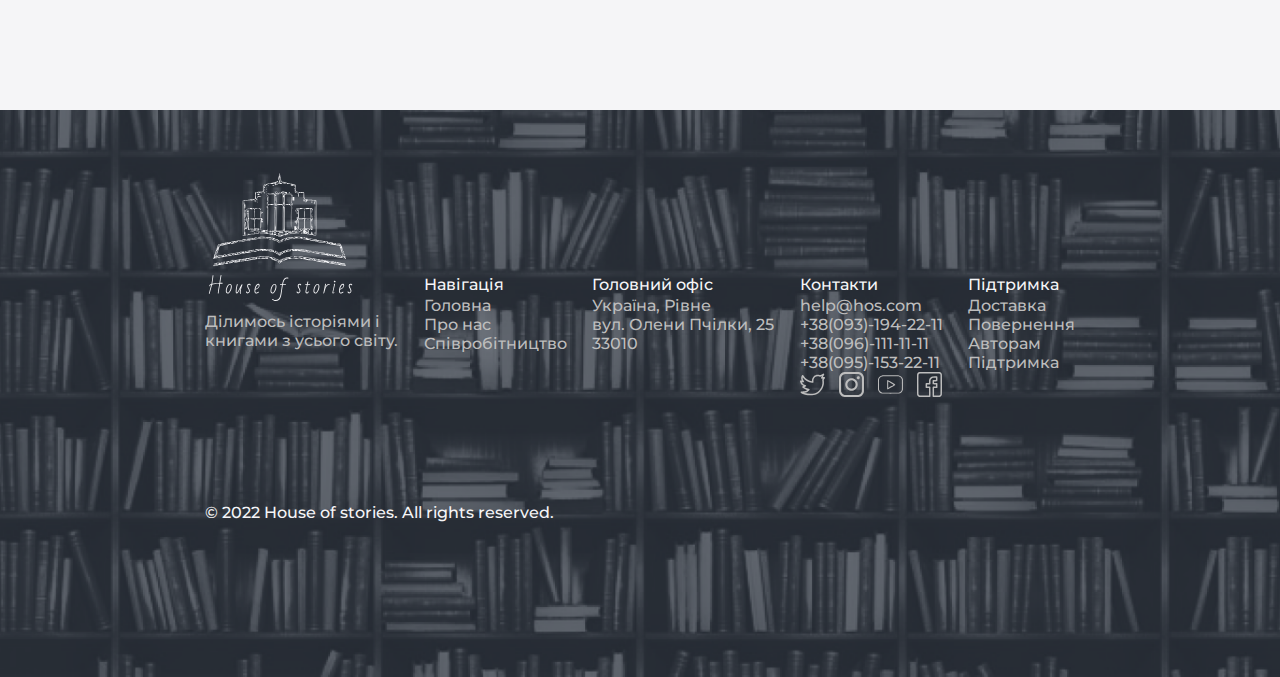
==== commit 75e56019: "phone_maket" ====
--- a/Catalog.html
+++ b/Catalog.html
@@ -3,7 +3,8 @@
 <html lang='en'>
     <head>
         <meta charset="UTF-8">
-        <meta name="viewport" content="width-device-width, initial scale=1.0">
+        <meta http-equiv="X-UA-Compatible" content="IE=edge">
+        <meta name="viewport" content="width=device-width, initial scale=1.0">
         <link rel="stylesheet" href="./css/style.css"> 
         <link rel="stylesheet" href="./css/bootstrap-grid.css"> 
         <title>Catalog</title>
--- a/css/style.css
+++ b/css/style.css
@@ -48,11 +48,12 @@
           background: url(../img/png/pexels-pixabay-459403-2\ 1.png) top no-repeat;
           background-position: bottom;
           /* background-size: 200vh 100vh; */
-          /* justify-content: center; */
+          justify-content:flex-end;
           background-size: cover;
           
 
   }
+
 
 
 
@@ -160,8 +161,8 @@
   }
 
   .chat{
-     align-content: flex-start;
-     margin-left: 304px;
+     
+     margin-right: 81px;
      margin-top: 625px;
      transition: opacity .2s linear;
  }
@@ -193,10 +194,10 @@
  }
 .HeaderText2{
      position: absolute;
-width: 320px;
-height: 250px;
-left: 870px;
-top: 450px;
+     width: 320px;
+     height: 250px;
+     left: 870px;
+     top: 450px;
 
 font-family: 'Montserrat';
 font-style: normal;
@@ -211,11 +212,11 @@
 
 }
 .SearchOnSite{
-     
      margin-top: 250px; 
-     margin-left: 420px;
+     margin-right: 305px;
 }
 .searchBar {
+    
      display: flex;
      flex-direction: row;
  }
@@ -272,7 +273,7 @@
 }
 .Block1 {
      height: 80vh;
-     background: url(../img/png/pexels-luis-zheji-1662277.png) top no-repeat;;
+     background: url(../img/png/pexels-luis-zheji-1662277.png) top no-repeat;
      /* padding: 0;
      margin-left: 0; */
      background-size: cover;
@@ -288,11 +289,22 @@
     align-items: center;
  }
 
+ .Block1_mobile {
+    display: none;
+}
+ .mobile{ 
+    display:flex;
+    flex-direction: column;
+    justify-content: center;
+     width: 260px;
+     margin: 0 auto;
+ }
+
  .desktop2 {
     width: 870px;
     margin: 0 auto;  
-
-    display: flex;
+    display: flex;
+    flex-wrap: wrap;
     flex-shrink: 1;
     justify-content: space-between;
     padding-top: 63px;
@@ -344,6 +356,10 @@
      margin-left: 0;
      background-size: cover;
      background-position: bottom;
+ }
+
+ .Block2_mobile{
+     display: none;
  }
  
  .Block2 h1 {
@@ -493,9 +509,10 @@
     padding: 0;
     margin-left: 0;
     background-size: cover;
-    background-position: bottom;
-
-    
+    background-position: bottom;    
+}
+.Block4_mobile{
+    display: none;
 }
 
 .logo{
@@ -904,7 +921,6 @@
     overflow-y: auto;
     padding-bottom: 6px;
 }
-
 
 
 
@@ -1069,7 +1085,11 @@
     top: 0;
     left: 0;
     z-index: 100;
-}
+    width: auto;
+    height: auto;
+}
+
+.Book
 .Page_section .Book {
     padding-top: 7px;
     width: 217px;
@@ -1189,19 +1209,1293 @@
 
 @media (max-width:1246px) {
     .SearchOnSite{
-        margin-left: 300px;
+        margin-right: 255px;
+        transition: 3s;
     }
     .HeaderText1{
         left: 300px;
+        transition: 3s;
     }
     .HeaderText2{
         left: 700px;
+        transition: 3s;
     }
     a.chat{ 
-        margin-left: 217px;
+        margin-right: 0px;
+        transition: 3s;
     }
     a.cart{
         margin-left: 121px;
-    }
-    
-}+        transition: 3s;
+    }
+
+    .header_list{
+        margin-left: 142px;
+        padding-left: 0px;
+        transition: 3s;
+    }
+
+     .header_item:last-child{
+          margin-right: 0px;
+          transition: 3s;
+     }
+
+     .header_logo-pic{
+         width: 120px;
+         height: 110px;
+         transition: 3s;
+     }
+    
+}
+
+@media (max-width: 1090px) {
+    .SearchOnSite{
+        margin-right:100px;
+        transition: 3s;
+    }
+    .HeaderText1{
+        left: 200px;
+        transition: 3s;
+    }
+    .HeaderText2{
+        left: 620px;
+        transition: 3s;
+    }
+    a.chat{ 
+        margin-left: 100px;
+        transition: 3s;
+    }
+    a.cart{
+        margin-left: 0px;
+        transition: 3s;
+    }
+    .header_list{
+        margin-left:40px;
+        width: 700px;
+        transition: 3s;
+    }
+    
+    .header_item{
+        margin-right: 40px;
+        transition: 3s;
+    }
+
+     .header_item:last-child{
+          margin-right: 0px;
+          transition: 3s;
+     }
+}
+
+@media (max-width: 1008px) {
+    .SearchOnSite{
+        width: 550px;
+        transition: 3s;
+    }
+    .HeaderText1{
+        left: 100px;
+        transition: 3s;
+    }
+    .HeaderText2{
+        left: 560px;
+        transition: 3s;
+    }
+    .header_list{
+        margin-left:10px;
+        transition: 3s;
+    }
+    
+    .header_item{
+        margin-left: 20px;
+        transition: 3s;
+    }
+    
+    .header_link{
+        font-size: 15px;
+        transition: 3s;
+    }
+
+     .header_item:last-child{
+          margin-right: 0px;
+          transition: 3s;
+     }
+}
+
+@media (max-width: 950.4px) {
+    .SearchOnSite{
+        margin-right: 218px;
+        transition: 3s;
+    }
+    .HeaderText1{
+       display: none;
+       transition: 3s;
+    }
+    .HeaderText2{
+        top:290px;
+        left: 103px;
+        width: 600px;
+        transition: 3s;
+    }
+    a.cart{
+        margin-left: 0px;
+        transition: 3s;
+    }
+    .header_cart-pic{
+        width: 35px;
+        height: 35px;
+        transition: 3s;
+    }
+    .header_list{
+        margin-left:10px;
+        transition: 3s;
+    }
+    
+    .header_item{
+        margin-right: 40px;
+        transition: 3s;
+    }
+    
+    .header_link{
+        font-size: 15px;
+        transition: 3s;
+    }
+
+     .header_item:last-child{
+          margin-right: 0px;
+          transition: 3s;
+     }
+     a.chat{ 
+        margin-left: 0px;
+        transition: 3s;
+    }
+    
+    .header_logo-pic{
+        width: 100px;
+        height: 92px;
+        transition: 3s;
+    }
+
+    
+}
+
+@media (max-width: 900px){
+    .desktop{width: 522px;transition: 3s;}
+    .Block1 h1{
+        font-size: 29px;
+        line-height: 47px;
+        transition: 3s;
+    }
+    .row {
+        margin-top: 30px;
+        transition: 3s;
+        font-size: 14px;
+        line-height: 208%;
+        width: 522px;
+    }
+    
+
+   
+   .styleblock2{
+   line-height: 150%;
+        padding-left: 20px;
+        transition: 3s;
+   }
+   
+   .Block2.desktop{
+        width: 522px;
+        transition: 3s;
+   }
+
+   .Block2 h1{
+    font-size: 29px;
+    line-height: 47px;
+    transition: 3s;
+    }
+
+    .block2row {
+        margin-top: 10px;
+        font-size: 14px;
+        line-height: 208%;
+        min-width: 522px;
+        width: 100%;
+        justify-content: center;
+        transition: 3s;
+    }
+    .block2row br{
+        display: none;
+        transition: 3s;
+    }
+    .block2row p{
+        width: 250px;
+        transition: 3s;
+    }
+    .library p{
+        padding-left: 20px;
+        width:200px;
+        transition: 3s;
+    }
+    .gotocatalog {
+        margin-left: 20px;
+        width: 200px;
+        height: 60px;
+        transition: 3s;
+    }
+    .cataloglink{
+        font-size: 18px;
+        transition: 3s;
+    }
+
+    .Block3.desktop{
+        width: 522px;
+        transition: 3s;
+    }
+
+    .Block3 h1{
+        font-size: 29px;
+        line-height: 47px;
+        padding: 0;
+        display: flex;
+        justify-content: center;
+        align-items: center;
+        transition: 3s;
+        }
+
+    .block3row{
+    font-size: 14px;
+    min-width: 522px;
+    width:100%;
+    transition: 3s;
+    }
+    .top{
+        width: 155px;
+        transition: 3s;
+    }
+    .links{
+        font-size: 14px;
+        transition: 3s;
+    }
+
+    .desktop2{
+        width: 522px;
+        transition: 3s;
+    }
+    .logo{
+        width: 100px;
+        height: 90px;
+        transition: 3s;
+    }
+    .logonaming{
+        font-size: 11px;
+        line-height: 13px;
+        transition: 3s;
+    }
+
+    .navigation{
+        font-size: 12px;
+        padding-top: 65px;
+        transition: 3s;
+    }
+    .navigation h1{
+        font-size: 12px;
+        transition: 3s;
+    }
+    
+    .navi_links{
+        font-size: 12px;
+        transition: 3s;
+    }
+
+    .mainmenu {
+        width: 800px;
+        display: flex;
+        justify-content: space-between;
+        align-items: center;
+        transition: 3s;
+   }
+
+
+   .SearchOnSite{
+    
+    transition: 3s;
+    width: 522px;
+    display: flex;
+    justify-content: center;
+    align-items: center;
+    margin-right: 0;
+    height: 50px;
+    
+    margin-left: 177px;
+    
+    }
+    .header{
+        justify-content: left;
+        
+    }
+    .header_logo{
+        margin-left: 0px;
+    }
+    .HeaderText2{
+        top: 350px;
+        left:160px;
+        font-size: 18px;
+        width: 522px;
+        transition: 3s;
+        height: 150px;
+    }
+    .intro{
+        display: flex;
+        align-content: center;
+        justify-content: start;
+        flex-direction:  column;
+    
+    }
+    a.cart{
+        margin-left: 0px;
+        transition: 3s;
+    }
+    .header_cart-pic{
+        width: 35px;
+        height: 35px;
+        transition: 3s;
+    }
+
+    .header_list{
+        margin-left:10px;
+        transition: 3s;
+        width: auto;
+    }
+
+    .header_item{
+        margin-right: 40px;
+        transition: 3s;
+        margin-left: 0px;
+
+    }
+    .header_item:first-child{
+        padding-left: 30px;
+    }
+    .down{
+        text-align: left;
+        width: auto;
+    }
+
+    .header_link{
+        font-size: 15px;
+        transition: 3s;
+    }
+
+     .header_item:last-child{
+          margin-right: 0px;
+          transition: 3s;
+     }
+     a.chat{ 
+        display: none;
+    }
+
+    .header_logo-pic{
+        width: 80px;
+        height: 73px;
+        transition: 3s;
+    }
+    .searchBar #site-search{
+        padding: 5.5px;
+        font-family: Montserrat,serif;
+        width: 475px;
+        height: 46.8px;
+        border-radius: 0px 20px 20px 0px;
+    }
+    .searchBar button {
+        border-radius: 20px 0px 0px 20px;
+        padding: 10px;
+        width: 50px;
+        height: 46.8px;
+        background: #FFFFFF;
+        font-size: 10px;
+        cursor: pointer;
+        opacity: 0.8;
+    }
+    .SearchText {
+        
+        font-size: 13px;
+        line-height: 29px;
+        color: #B1B1B1;
+        padding-left: 17px;
+        float: left;
+    }
+    .searchBar .search input{
+        width: 300px;
+    }
+    .container {
+        width: calc(100% - 60px) !important;
+    }
+    .searchBar {
+        margin: 0;
+    }
+   .search_loupe{
+        height: 26px;
+        width: 26px;
+   }
+   .Block4.navigation{
+       width: 522px;
+   }
+}
+
+@media (max-width: 800px){
+    .HeaderText2{
+        top: 350px;
+        left:100px;
+    }
+    .SearchOnSite{
+        margin-left: 116px;
+    }
+}
+
+
+@media (max-width: 660px){
+    .HeaderText2{
+        top: 350px;
+        left:50px;
+    }
+    .SearchOnSite{
+        margin-left: 66px;
+    }
+}
+
+@media (max-width: 604px){
+    .menu{
+        display: none;
+    }
+    .cart{
+        display: none;
+    }
+    .mainmenu{
+        display: flex;
+        justify-content: center;
+    }
+    .header_logo-pic{
+        width: 156px;
+        height: 143.5px;
+    }
+    .SearchOnSite{
+        margin-left: 0;
+    }
+    .intro{
+        align-items: center;
+    }
+    .searchBar #site-search{
+        padding: 5.5px;
+        font-family: Montserrat,serif;
+        width: 364px;
+        height: 46.8px;
+        border-radius: 0px 20px 20px 0px;
+    }
+    .searchBar button {
+        border-radius: 20px 0px 0px 20px;
+        padding: 5px;
+        width: 36px;
+        height: 46.8px;
+        background: #FFFFFF;
+        font-size: 10px;
+        cursor: pointer;
+        opacity: 0.8;
+    }
+    .SearchText {
+        
+        font-size: 13px;
+        line-height: 29px;
+        color: #B1B1B1;
+        padding-left: 17px;
+        float: left;
+    }
+    .searchBar .search input{
+        width: 300px;
+    }
+    .container {
+        width: calc(100% - 60px) !important;
+    }
+    .searchBar {
+        margin: 0;
+    }
+   .search_loupe{
+        height: 22px;
+        width: 22px;
+   }
+   .HeaderText2{
+       font-size: 14px;
+       width: 400px;
+       left: 88px;
+   }
+}
+
+@media (max-width:540px) {
+    .Block1{
+        display: none;
+    }
+    
+    .Block1_mobile{
+        height: 80vh;
+        background: url(../img/png/mobile1.png) top no-repeat;
+        /* padding: 0;
+        margin-left: 0; */
+        background-size: cover;
+        justify-content: center;
+        display: flex;
+        align-items: flex-start;
+    }
+
+    .Block1_mobile h1{
+        font-family: 'Montserrat';
+        font-style: normal;
+        font-weight: 400;
+        font-size: 28px;
+        line-height: 34px;
+        color: #F5F5F7;
+        height: 217px;
+        display: flex;
+        align-items: center;
+        text-align: center;
+    }
+    .mobile_row{
+        font-family: 'Montserrat';
+        font-style: normal;
+        font-weight: 400;
+        font-size: 17px;
+        line-height: 176%;
+        display: flex;
+        align-items: center;
+        height: 280px;
+        color: #F5F5F7;
+        width: 260px;
+    }
+
+    .Block2{
+        display: none;
+    }
+    .Block2_mobile{
+        height: 80vh;
+        background: url(../img/png/mobile2.png) top no-repeat;
+        /* padding: 0;
+        margin-left: 0; */
+        background-size: cover;
+        justify-content: center;
+        display: flex;
+        align-items: flex-start;
+    }
+
+    .Block2_mobile h1{
+        margin-top: 60px;
+        font-family: 'Montserrat';
+        font-style: normal;
+        font-weight: 400;
+        font-size: 28px;
+        line-height: 29px;
+        color: #F5F5F7;
+        height: 92px;
+        display: flex;
+        align-items: center;
+        text-align: center;
+    }
+    .mobile_row2 p{
+        font-family: 'Montserrat';
+        font-style: normal;
+        font-weight: 400;
+        font-size: 17px;
+        line-height: 21px;
+        display: flex;
+        align-items: center;
+        color: #F5F5F7;
+        height: 220px;
+        margin-top: 16px;
+    }
+    .mobile_text{
+        display: flex;
+        flex-direction: column;
+
+    }
+    .images_block .row {
+        width: auto;
+        height: 350px;
+        z-index: 1001;
+        margin-top: 5px;
+        overflow-x: scroll;
+        overflow-y: hidden;
+        color: #171717;
+        display: flex;
+        flex-direction: column;
+        justify-content: center;
+        margin: 0;
+    }
+
+    .images_block2 .row {
+        width: auto;
+        height: 500px;
+        z-index: 1001;
+        margin-top: 5px;
+        overflow-x: scroll;
+        overflow-y: hidden;
+        color: #171717;
+        display: flex;
+        flex-direction: column;
+        justify-content: center;
+        margin: 0;
+    }
+    
+    .images_block .col, .images_block2 .col{
+        width: 100%;
+        height: 340px;
+        flex: auto;
+    
+        display: flex;
+        justify-content: center;
+        align-items: center;
+        flex-direction: column;
+    
+    }
+
+    .images_block2 .row{
+        line-height: 100%;
+    }
+
+
+    
+    .text_in_div, .text_in_div_2 {
+        display: flex;
+        justify-content: center;
+        align-items: center;
+    }
+    
+    .text_in_div p{
+        font-family: 'Montserrat';
+        font-style: normal;
+        font-weight: 500;
+        font-size: 24px;
+        line-height: 29px;
+        display: flex;
+        align-items: center;
+        text-align: center;
+
+        color: #171717;
+    }
+
+    .mobile_text p {
+        width: 260px;
+        font-weight: 500;
+        font-size: 24px;
+        text-align: center;
+    }
+    
+    .mobile_sales{
+        width: 190px;
+    }
+
+    .mobile_sales h1{
+    font-family: 'Montserrat';
+    font-style: normal;
+    font-weight: 400;
+    font-size: 14px;
+    display: flex;
+    align-items: center;
+    color: #000000;
+    margin-top: 10px;
+    margin-bottom: 0px;
+    }
+
+    .mobile_sales h2{
+    font-family: 'Montserrat';
+    font-style: normal;
+    font-weight: 400;
+    font-size: 10px;
+    display: flex;
+    align-items: center;
+    margin:0;
+    color: #000000;
+    }
+
+    .mobile_author_sale{
+        display: flex;
+        flex-direction: column;
+    }
+
+    .mobile_author_sale h1{
+        font-family: 'Montserrat';
+        font-style: normal;
+        font-weight: 400;
+        font-size: 14px;
+        line-height: 17px;
+        display: flex;
+        align-items: center;
+
+        color: #F84147;
+    }
+
+    .mobile_author_sale{
+        font-family: 'Montserrat';
+        font-style: normal;
+        font-weight: 400;
+        font-size: 10px;
+        line-height: 12px;
+        width: 220px;
+        color: #5C5C5C;
+    }
+
+    .mobile_text{
+        background-color: #F5F5F7;
+    }
+
+    .booksalers{
+        display: flex;
+        flex-direction: column;
+        align-content: center;
+
+    }
+
+    .booksalers h1{
+        font-family: 'Montserrat';
+        font-style: normal;
+        font-weight: 600;
+        font-size: 18px;
+        line-height: 22px;
+        display: flex;
+        align-items: center;
+        text-align: center;
+        margin-top: 40px;
+        color: #000000;
+    }
+
+    .sales_price_before{
+        font-family: 'Montserrat';
+        font-style: normal;
+        font-weight: 400;
+        font-size: 12px;
+        line-height: 15px;
+        text-decoration-line: line-through;
+        color: #5C5C5C;
+    }
+
+    .sales_price_after{
+        font-family: 'Montserrat';
+        font-style: normal;
+        font-weight: 600;
+        font-size: 14px;
+        line-height: 17px;
+        color: #F84147;
+    }
+    
+    .text_in_div_2 p {
+        width: 300px;
+        font-family: 'Montserrat';
+        font-style: normal;
+        font-weight: 500;
+        font-size: 24px;
+        line-height: 29px;
+        display: flex;
+        align-items: center;
+        text-align: center;
+        
+        color: #171717;
+    }
+
+    .gotocatalog{
+        position: absolute;
+        width: 260px;
+        height: 56.8px;
+        display: flex;
+        justify-content: center;
+        cursor: pointer;
+        align-items: center;
+        background: linear-gradient(180deg, rgba(255, 109, 109, 0.57) 0%, #DAA492 100%);
+        box-shadow: 0px 4px 4px rgba(0, 0, 0, 0.25);
+        border-radius: 25px;
+        margin: 0;
+        margin-top: 10px;
+    }
+   
+    .cataloglink{
+        font-family: 'Montserrat';
+        font-style: normal;
+        font-weight: 600;
+        font-size: 22px;
+        line-height: 227%;
+        display: flex;
+        align-items: center;
+        text-align: center;
+        
+        color: #171717;
+    }
+    
+
+   .Block3{
+       display: none;
+   }
+
+   .Block4{
+        display: none;
+   }
+
+   .Block4_mobile{
+    height: 80vh;
+    background: url(../img/png/Background.png) top no-repeat;
+    /* padding: 0;
+    margin-left: 0; */
+    background-size: cover;
+    justify-content: center;
+    display: flex;
+    align-items: flex-start;
+    }
+
+    .mobile2{
+        margin-top: 15px;
+        margin-left: 15px;
+    }
+
+    .logonaming h1{
+        font-family: 'Montserrat';
+        font-style: normal;
+        font-weight: 400;
+        font-size: 32px;
+        line-height: 39px;
+        width: 271px;
+        height: 49px;
+        align-items: center;
+        margin: 0;
+    }
+    .logonaming p{
+        font-family: 'Montserrat';
+        font-style: normal;
+        font-weight: 500;
+        font-size: 20px;
+        line-height: 24px;
+        display: flex;
+        align-items: center;
+        width: 271px;
+        height: 75.47px;
+        color: #BDBDBD;
+        margin:0;
+    }
+    .top_navigation{
+        margin-top: 33.48px;
+    }
+
+    .navigation{
+        font-family: 'Montserrat';
+        font-style: normal;
+        font-weight: 500;
+        font-size: 14px;
+        line-height: 17px;
+        /* line-height: 2px; */
+        /* align-items: center; */
+        display: flex;
+        flex-direction: column;
+        color: #BDBDBD;
+        padding-top: 16px;
+    }
+
+    .navigation:first-child{
+        padding-top: 0px;
+    }
+
+
+    .navigation h1{
+        font-family: 'Montserrat';
+        font-style: normal;
+        font-weight: 600;
+        font-size: 16px;
+        line-height: 20px;
+        align-items: center;
+        color: #F5F5F7;
+        margin: 0;
+    }
+
+    .navigation p{
+        font-family: 'Montserrat';
+        font-style: normal;
+        font-weight: 500;
+        font-size: 14px;
+        line-height: 17px;
+        align-items: center;
+        color: #BDBDBD;
+        margin: 0;
+    }
+
+    .navi_links{
+        font-family: 'Montserrat';
+        font-style: normal;
+        font-weight: 500;
+        font-size: 14px;
+        line-height: 17px;
+        align-items: center;
+        color: #BDBDBD;
+    }
+    .networkicons{
+        width: 22px;
+        height: 22px;
+    }
+
+    .icon {
+        margin-top: 10px;
+        display: flex;
+        flex-direction: row;
+        justify-content: space-between;
+        width: 181px;
+    }
+
+    .down{
+        width: 279px;
+        height: 16px;
+    } 
+    .down h1{
+        font-family: 'Montserrat';
+        font-style: normal;
+        font-weight: 600;
+        font-size: 10px;
+        line-height: 50px;
+        display: flex;
+        align-items: center;
+        color: #FFFFFF;
+    }
+    .SearchOnSite{
+        width: auto;
+    }
+    
+}
+
+@media (max-width:502px) {
+    .HeaderText2{
+        left:38px;
+    }
+}
+
+@media (max-width:430px){
+
+    .Block1{
+        display: none;
+    }
+    
+    .Block1_mobile{
+        height: 80vh;
+        background: url(../img/png/mobile1.png) top no-repeat;
+        /* padding: 0;
+        margin-left: 0; */
+        background-size: cover;
+        justify-content: center;
+        display: flex;
+        align-items: flex-start;
+    }
+
+    .Block1_mobile h1{
+        font-family: 'Montserrat';
+        font-style: normal;
+        font-weight: 400;
+        font-size: 28px;
+        line-height: 34px;
+        color: #F5F5F7;
+        height: 217px;
+        display: flex;
+        align-items: center;
+        text-align: center;
+    }
+    .mobile_row{
+        font-family: 'Montserrat';
+        font-style: normal;
+        font-weight: 400;
+        font-size: 17px;
+        line-height: 176%;
+        display: flex;
+        align-items: center;
+        height: 280px;
+        color: #F5F5F7;
+        width: 260px;
+    }
+
+    .Block2{
+        display: none;
+    }
+    .Block2_mobile{
+        height: 80vh;
+        background: url(../img/png/mobile2.png) top no-repeat;
+        /* padding: 0;
+        margin-left: 0; */
+        background-size: cover;
+        justify-content: center;
+        display: flex;
+        align-items: flex-start;
+    }
+
+    .Block2_mobile h1{
+        margin-top: 60px;
+        font-family: 'Montserrat';
+        font-style: normal;
+        font-weight: 400;
+        font-size: 28px;
+        line-height: 29px;
+        color: #F5F5F7;
+        height: 92px;
+        display: flex;
+        align-items: center;
+        text-align: center;
+    }
+    .mobile_row2 p{
+        font-family: 'Montserrat';
+        font-style: normal;
+        font-weight: 400;
+        font-size: 17px;
+        line-height: 21px;
+        display: flex;
+        align-items: center;
+        color: #F5F5F7;
+        height: 220px;
+        margin-top: 16px;
+    }
+
+    .gotocatalog{
+        position: absolute;
+        width: 260px;
+        height: 56.8px;
+        display: flex;
+        justify-content: center;
+        cursor: pointer;
+        align-items: center;
+        background: linear-gradient(180deg, rgba(255, 109, 109, 0.57) 0%, #DAA492 100%);
+        box-shadow: 0px 4px 4px rgba(0, 0, 0, 0.25);
+        border-radius: 25px;
+        margin: 0;
+        margin-top: 10px;
+    }
+   
+    .cataloglink{
+        font-family: 'Montserrat';
+        font-style: normal;
+        font-weight: 600;
+        font-size: 22px;
+        line-height: 227%;
+        display: flex;
+        align-items: center;
+        text-align: center;
+        
+        color: #171717;
+    }
+    
+    .intro{
+        height: 80vh;
+        background:url(../img/png/mobile0.png) top no-repeat;
+        background-size: cover;
+        display: flex; 
+    }
+
+    .header_logo{
+        margin-top: 26px;
+     }
+
+    .header_logo-pic{
+        width: 113px;
+        height: 103.95px;
+    }
+
+    .SearchOnSite{
+        width: 300px;
+        margin-top: 196px;
+    }
+
+    .searchBar #site-search{
+        padding: 5.5px;
+        font-family: Montserrat,serif;
+        width: 273px;
+        height: 46px;
+        border-radius: 0px 20px 20px 0px;
+    }
+    .searchBar button {
+        border-radius: 20px 0px 0px 20px;
+        padding: 5px;
+        width: 27px;
+        height: 46px;
+        background: #FFFFFF;
+        font-size: 10px;
+        cursor: pointer;
+        opacity: 0.8;
+    }
+    .SearchText {
+        
+        font-size: 14px;
+        line-height: 17px;
+        color: #B1B1B1;
+        padding-left: 17px;
+        float: left;
+    }
+    .searchBar .search input{
+        width: 270px;
+    }
+    .container {
+        width: calc(100% - 60px) !important;
+    }
+    .searchBar {
+        margin: 0;
+    }
+   .search_loupe{
+        height: 22px;
+        width: 22px;
+   }
+
+   .HeaderText2{
+    font-family: 'Montserrat';
+    font-style: normal;
+    font-weight: 400;
+    font-size: 16px;
+    line-height: 20px;
+    display: flex;
+    align-items: center;
+    width: 315px;
+    height: 136px;
+    color: #F5F5F7;
+    top: 248px;
+    left: 5px;
+   }
+
+   .Block3{
+       display: none;
+   }
+
+   .Block4{
+        display: none;
+   }
+
+   .Block4_mobile{
+    height: 80vh;
+    background: url(../img/png/Background.png) top no-repeat;
+    /* padding: 0;
+    margin-left: 0; */
+    background-size: cover;
+    justify-content: center;
+    display: flex;
+    align-items: flex-start;
+    }
+
+.mobile2{
+    margin-top: 15px;
+    margin-left: 15px;
+}
+
+.logonaming h1{
+    font-family: 'Montserrat';
+    font-style: normal;
+    font-weight: 400;
+    font-size: 32px;
+    line-height: 39px;
+    width: 271px;
+    height: 49px;
+    align-items: center;
+    margin: 0;
+}
+.logonaming p{
+    font-family: 'Montserrat';
+    font-style: normal;
+    font-weight: 500;
+    font-size: 20px;
+    line-height: 24px;
+    display: flex;
+    align-items: center;
+    width: 271px;
+    height: 75.47px;
+    color: #BDBDBD;
+    margin:0;
+}
+.top_navigation{
+    margin-top: 33.48px;
+}
+
+.navigation{
+    font-family: 'Montserrat';
+    font-style: normal;
+    font-weight: 500;
+    font-size: 14px;
+    line-height: 17px;
+    /* line-height: 2px; */
+    /* align-items: center; */
+    display: flex;
+    flex-direction: column;
+    color: #BDBDBD;
+    padding-top: 16px;
+}
+
+.navigation:first-child{
+    padding-top: 0px;
+}
+
+
+.navigation h1{
+    font-family: 'Montserrat';
+    font-style: normal;
+    font-weight: 600;
+    font-size: 16px;
+    line-height: 20px;
+    align-items: center;
+    color: #F5F5F7;
+    margin: 0;
+}
+
+.navigation p{
+    font-family: 'Montserrat';
+    font-style: normal;
+    font-weight: 500;
+    font-size: 14px;
+    line-height: 17px;
+    align-items: center;
+    color: #BDBDBD;
+    margin: 0;
+}
+
+.navi_links{
+    font-family: 'Montserrat';
+    font-style: normal;
+    font-weight: 500;
+    font-size: 14px;
+    line-height: 17px;
+    align-items: center;
+    color: #BDBDBD;
+}
+.networkicons{
+    width: 22px;
+    height: 22px;
+}
+
+.icon {
+    margin-top: 10px;
+    display: flex;
+    flex-direction: row;
+    justify-content: space-between;
+    width: 181px;
+}
+
+.down{
+    width: 279px;
+    height: 16px;
+} 
+.down h1{
+    font-family: 'Montserrat';
+    font-style: normal;
+    font-weight: 600;
+    font-size: 10px;
+    line-height: 50px;
+    display: flex;
+    align-items: center;
+    color: #FFFFFF;
+}
+}
+
+@media (max-width:463px){
+    .HeaderText2{
+        left:10px
+    }
+}
+
+@media (min-width:541px){
+    .mobile_text{display: none;}
+}
+
+
+
+
+@media (max-width: 900px) {
+    .images_block .row { 
+        width: auto;
+    }
+}
+
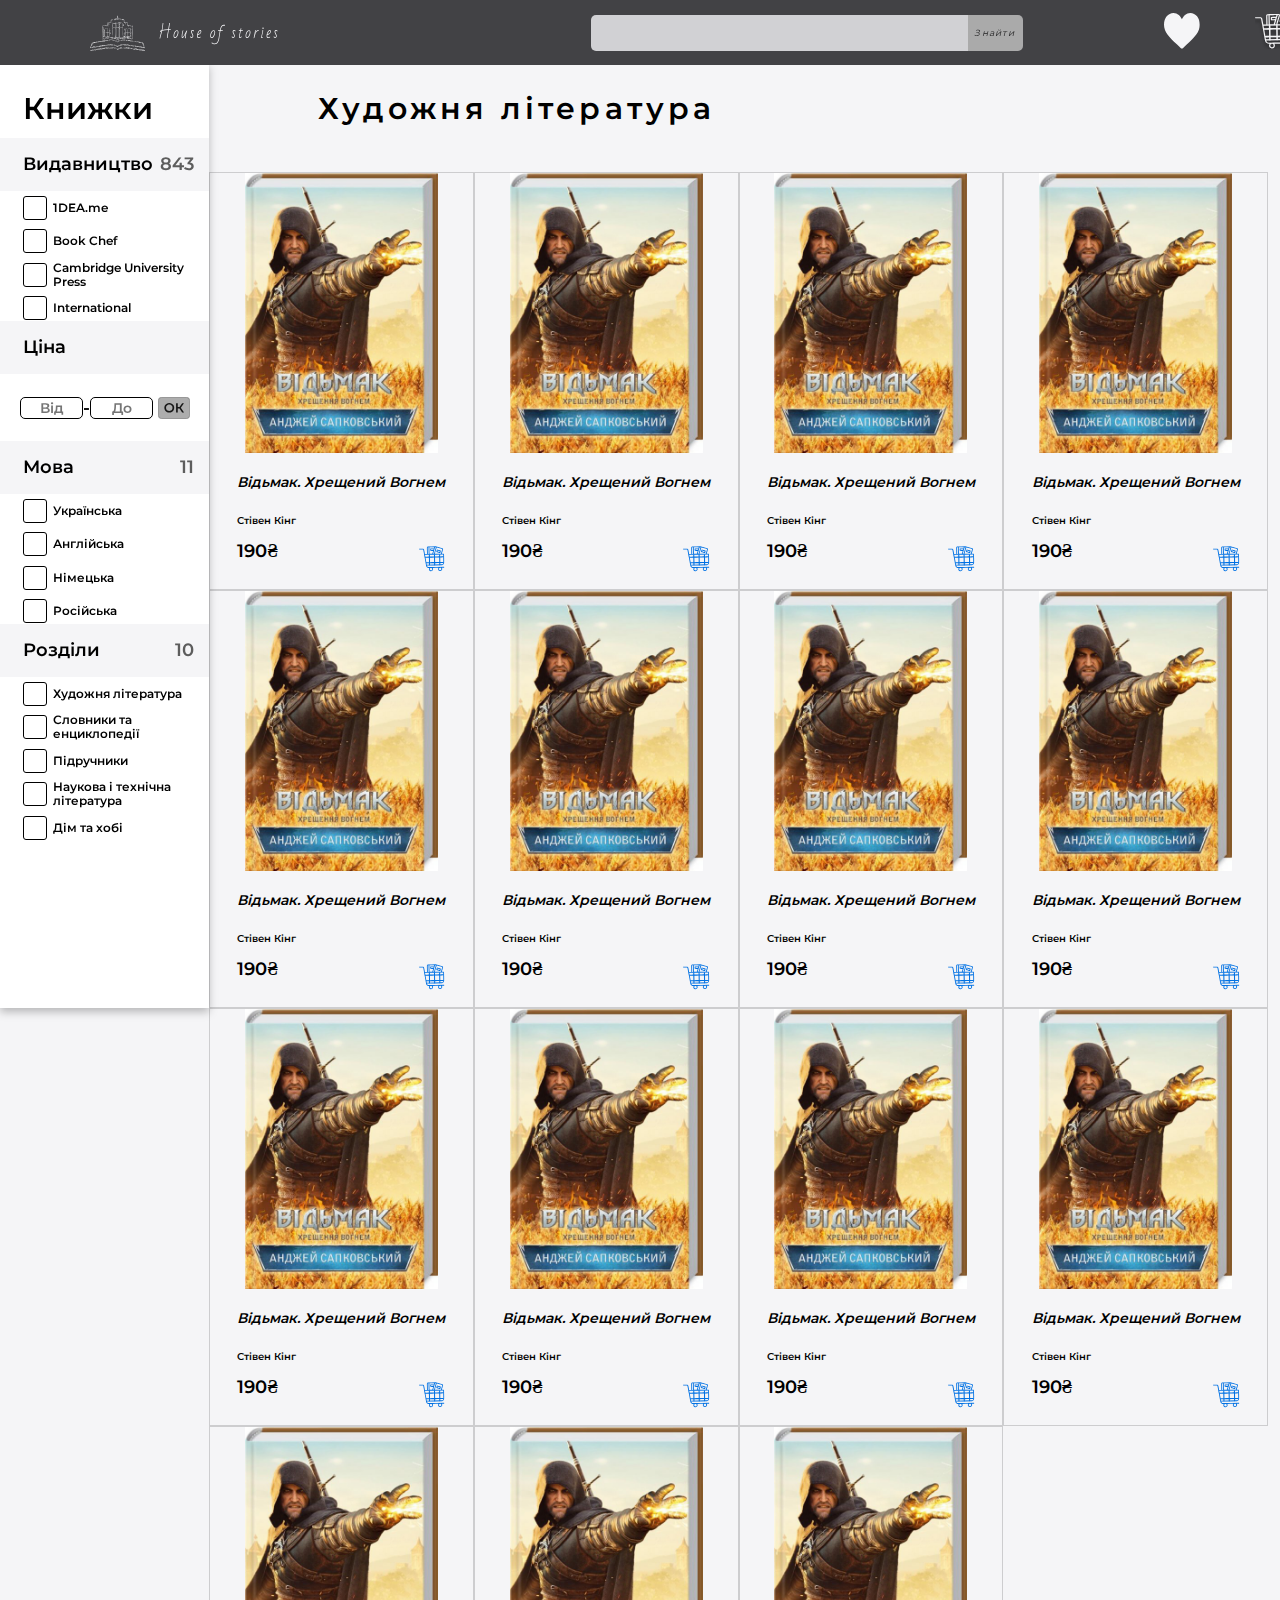
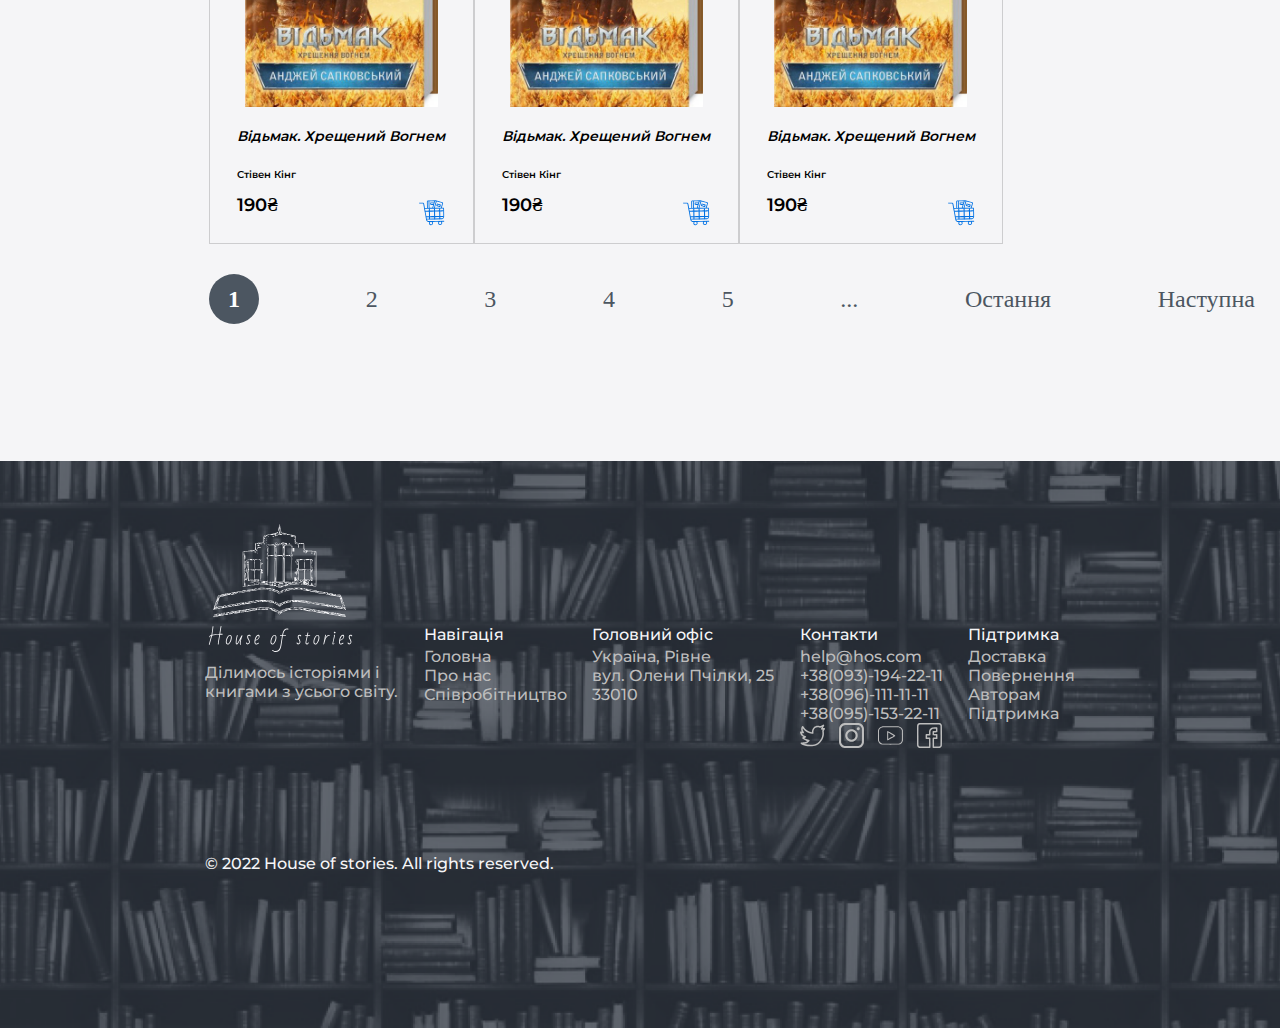
==== commit 09e9eb4f: "phone_maket" ====
--- a/Catalog.html
+++ b/Catalog.html
@@ -35,6 +35,13 @@
             </div>
         </header>
 
+        <header class="header2_mobile">
+            <div class="top_menu_mobile">
+                <a href="#" onclick="history.back();"><img src="./img/svg/arrow left.svg"></a>
+                <img src="./img/svg/menu.svg" class="list_menu_mobile">
+            </div>
+        </header>
+
         <main>
 
             <section class="Catalog">
@@ -195,209 +202,351 @@
                     
                     <div class="Page_section">
                         <h1>Художня література</h1>
-                        <div class="rw">
-                            <div class="Book">
-                                <a href="Infopage.html"></a>
-                                <img src="/img/png/208429720.png" alt="Andjey - witcher">
-                                <span class="name">Відьмак. Хрещений Вогнем</span>
-                                <span class="author">Стівен Кінг</span>
-                                <div class="cartcatalog">
-                                    <span class="price">190₴</span>
-                                    <a href="#!" class="add_to_cart">
-                                        <img src="./img/svg/Catalog_cart.svg" alt="cartcatalog">
-                                    </a> 
-                                </div>
-                            </div>
-    
-    
-                            <div class="Book">
-                                <a href="Infopage.html"></a>
-                                <img src="/img/png/208429720.png" alt="Andjey - witcher">
-                                <span class="name">Відьмак. Хрещений Вогнем</span>
-                                <span class="author">Стівен Кінг</span>
-                                <div class="cartcatalog">
-                                    <span class="price">190₴</span>
-                                    <a href="#!" class="add_to_cart">
-                                        <img src="./img/svg/Catalog_cart.svg" alt="cartcatalog">
-                                    </a> 
-                                </div>
-                            </div>
-    
-                            <div class="Book">
-                                <a href="Infopage.html"></a>
-                                <img src="/img/png/208429720.png" alt="Andjey - witcher">
-                                <span class="name">Відьмак. Хрещений Вогнем</span>
-                                <span class="author">Стівен Кінг</span>
-                                <div class="cartcatalog">
-                                    <span class="price">190₴</span>
-                                    <a href="#!" class="add_to_cart">
-                                        <img src="./img/svg/Catalog_cart.svg" alt="cartcatalog">
-                                    </a> 
-                                </div>
-                            </div>
-    
-                            <div class="Book">
-                                <a href="Infopage.html"></a>
-                                <img src="/img/png/208429720.png" alt="Andjey - witcher">
-                                <span class="name">Відьмак. Хрещений Вогнем</span>
-                                <span class="author">Стівен Кінг</span>
-                                <div class="cartcatalog">
-                                    <span class="price">190₴</span>
-                                    <a href="#!" class="add_to_cart">
-                                        <img src="./img/svg/Catalog_cart.svg" alt="cartcatalog">
-                                    </a> 
-                                </div>
-                            </div>
-    
-                            <div class="Book last">
-                                <a href="Infopage.html"></a>
-                                <img src="/img/png/208429720.png" alt="Andjey - witcher">
-                                <span class="name">Відьмак. Хрещений Вогнем</span>
-                                <span class="author">Стівен Кінг</span>
-                                <div class="cartcatalog">
-                                    <span class="price">190₴</span>
-                                    <a href="#!" class="add_to_cart">
-                                        <img src="./img/svg/Catalog_cart.svg" alt="cartcatalog">
-                                    </a> 
-                                </div>  
-                            </div>
-                        </div>
-    
-                        <div class="rw">
-                            <div class="Book">
-                                <a href="Infopage.html"></a>
-                                <img src="/img/png/208429720.png" alt="Andjey - witcher">
-                                <span class="name">Відьмак. Хрещений Вогнем</span>
-                                <span class="author">Стівен Кінг</span>
-                                <div class="cartcatalog">
-                                    <span class="price">190₴</span>
-                                    <a href="#!" class="add_to_cart">
-                                        <img src="./img/svg/Catalog_cart.svg" alt="cartcatalog">
-                                    </a> 
-                                </div>
-                            </div>
-    
-                            <div class="Book">
-                                <a href="Infopage.html"></a>
-                                <img src="/img/png/208429720.png" alt="Andjey - witcher">
-                                <span class="name">Відьмак. Хрещений Вогнем</span>
-                                <span class="author">Стівен Кінг</span>
-                                <div class="cartcatalog">
-                                    <span class="price">190₴</span>
-                                    <a href="#!" class="add_to_cart">
-                                        <img src="./img/svg/Catalog_cart.svg" alt="cartcatalog">
-                                    </a> 
-                                </div>
-                            </div>
-    
-                            <div class="Book">
-                                <a href="Infopage.html"></a>
-                                <img src="/img/png/208429720.png" alt="Andjey - witcher">
-                                <span class="name">Відьмак. Хрещений Вогнем</span>
-                                <span class="author">Стівен Кінг</span>
-                                <div class="cartcatalog">
-                                    <span class="price">190₴</span>
-                                    <a href="#!" class="add_to_cart">
-                                        <img src="./img/svg/Catalog_cart.svg" alt="cartcatalog">
-                                    </a> 
-                                </div>
-                            </div>
-    
-                            <div class="Book">
-                                <a href="Infopage.html"></a>
-                                <img src="/img/png/208429720.png" alt="Andjey - witcher">
-                                <span class="name">Відьмак. Хрещений Вогнем</span>
-                                <span class="author">Стівен Кінг</span>
-                                <div class="cartcatalog">
-                                    <span class="price">190₴</span>
-                                    <a href="#!" class="add_to_cart">
-                                        <img src="./img/svg/Catalog_cart.svg" alt="cartcatalog">
-                                    </a> 
-                                </div>
-                            </div>
-    
-                            <div class="Book last">
-                                <a href="Infopage.html"></a>
-                                <img src="/img/png/208429720.png" alt="Andjey - witcher">
-                                <span class="name">Відьмак. Хрещений Вогнем</span>
-                                <span class="author">Стівен Кінг</span>
-                                <div class="cartcatalog">
-                                    <span class="price">190₴</span>
-                                    <a href="#!" class="add_to_cart">
-                                        <img src="./img/svg/Catalog_cart.svg" alt="cartcatalog">
-                                    </a> 
-                                </div>
-                            </div>
-                        </div>
-    
-                        <div class="rw">
-                            <div class="Book">
-                                <a href="Infopage.html"></a>
-                                <img src="/img/png/208429720.png" alt="Andjey - witcher">
-                                <span class="name">Відьмак. Хрещений Вогнем</span>
-                                <span class="author">Стівен Кінг</span>
-                                <div class="cartcatalog">
-                                    <span class="price">190₴</span>
-                                    <a href="#!" class="add_to_cart">
-                                        <img src="./img/svg/Catalog_cart.svg" alt="cartcatalog">
-                                    </a> 
-                                </div>
-                            </div>
-    
-                            <div class="Book">
-                                <a href="Infopage.html"></a>
-                                <img src="/img/png/208429720.png" alt="Andjey - witcher">
-                                <span class="name">Відьмак. Хрещений Вогнем</span>
-                                <span class="author">Стівен Кінг</span>
-                                <div class="cartcatalog">
-                                    <span class="price">190₴</span>
-                                    <a href="#!" class="add_to_cart">
-                                        <img src="./img/svg/Catalog_cart.svg" alt="cartcatalog">
-                                    </a> 
-                                </div>
-                            </div>
-    
-                            <div class="Book">
-                                <a href="Infopage.html"></a>
-                                <img src="/img/png/208429720.png" alt="Andjey - witcher">
-                                <span class="name">Відьмак. Хрещений Вогнем</span>
-                                <span class="author">Стівен Кінг</span>
-                                <div class="cartcatalog">
-                                    <span class="price">190₴</span>
-                                    <a href="#!" class="add_to_cart">
-                                        <img src="./img/svg/Catalog_cart.svg" alt="cartcatalog">
-                                    </a> 
-                                </div>
-                            </div>
-    
-                            <div class="Book">
-                                <a href="Infopage.html"></a>
-                                <img src="/img/png/208429720.png" alt="Andjey - witcher">
-                                <span class="name">Відьмак. Хрещений Вогнем</span>
-                                <span class="author">Стівен Кінг</span>
-                                <div class="cartcatalog">
-                                    <span class="price">190₴</span>
-                                    <a href="#!" class="add_to_cart">
-                                        <img src="./img/svg/Catalog_cart.svg" alt="cartcatalog">
-                                    </a> 
-                                </div>
-                            </div>
-    
-                            <div class="Book last">
-                                <a href="Infopage.html"></a>
-                                <img src="/img/png/208429720.png" alt="Andjey - witcher">
-                                <span class="name">Відьмак. Хрещений Вогнем</span>
-                                <span class="author">Стівен Кінг</span>
-                                <div class="cartcatalog">
-                                    <span class="price">190₴</span>
-                                    <a href="#!" class="add_to_cart">
-                                        <img src="./img/svg/Catalog_cart.svg" alt="cartcatalog">
-                                    </a> 
-                                </div>
-                            </div>
-                        </div>
-    
-                        <div class="Pages">
+                        <div class="row">
+                            <div class="col">
+                                <a href="Infopage.html"></a>
+                                <img src="/img/png/208429720.png" alt="Andjey - witcher">
+                                <div class="second_need">
+                                   <span class="name">Відьмак. Хрещений Вогнем
+                                       <img src="/img/Vector.png" alt="heart">
+                                   </span>
+                                   
+                                    <span class="author">Стівен Кінг</span>
+                                    <div class="cartcatalog">
+                                        <span class="price">190₴</span>
+                                        <a href="#!" class="add_to_cart">
+                                            <img src="./img/svg/Catalog_cart.svg" alt="cartcatalog">
+                                        </a> 
+
+                                        <a href="#!" class="add_to_cart-mobile">
+                                            <img src="./img/Cart.png" alt="cartcatalog">
+                                        </a> 
+                                    </div> 
+                                </div>
+                            </div>
+    
+    
+                            <div class="col">
+                                <a href="Infopage.html"></a>
+                                <img src="/img/png/208429720.png" alt="Andjey - witcher">
+                                <div class="second_need">
+                                   <span class="name">Відьмак. Хрещений Вогнем
+                                       <img src="/img/Vector.png" alt="heart">
+                                   </span>
+                                   
+                                    <span class="author">Стівен Кінг</span>
+                                    <div class="cartcatalog">
+                                        <span class="price">190₴</span>
+                                        <a href="#!" class="add_to_cart">
+                                            <img src="./img/svg/Catalog_cart.svg" alt="cartcatalog">
+                                        </a> 
+
+                                        <a href="#!" class="add_to_cart-mobile">
+                                            <img src="./img/Cart.png" alt="cartcatalog">
+                                        </a> 
+                                    </div> 
+                                </div>
+                            </div>
+    
+                            <div class="col">
+                                <a href="Infopage.html"></a>
+                                <img src="/img/png/208429720.png" alt="Andjey - witcher">
+                                <div class="second_need">
+                                   <span class="name">Відьмак. Хрещений Вогнем
+                                       <img src="/img/Vector.png" alt="heart">
+                                   </span>
+                                   
+                                    <span class="author">Стівен Кінг</span>
+                                    <div class="cartcatalog">
+                                        <span class="price">190₴</span>
+                                        <a href="#!" class="add_to_cart">
+                                            <img src="./img/svg/Catalog_cart.svg" alt="cartcatalog">
+                                        </a> 
+
+                                        <a href="#!" class="add_to_cart-mobile">
+                                            <img src="./img/Cart.png" alt="cartcatalog">
+                                        </a> 
+                                    </div> 
+                                </div>
+                            </div>
+    
+                            <div class="col">
+                                <a href="Infopage.html"></a>
+                                <img src="/img/png/208429720.png" alt="Andjey - witcher">
+                                <div class="second_need">
+                                   <span class="name">Відьмак. Хрещений Вогнем
+                                       <img src="/img/Vector.png" alt="heart">
+                                   </span>
+                                   
+                                    <span class="author">Стівен Кінг</span>
+                                    <div class="cartcatalog">
+                                        <span class="price">190₴</span>
+                                        <a href="#!" class="add_to_cart">
+                                            <img src="./img/svg/Catalog_cart.svg" alt="cartcatalog">
+                                        </a> 
+
+                                        <a href="#!" class="add_to_cart-mobile">
+                                            <img src="./img/Cart.png" alt="cartcatalog">
+                                        </a> 
+                                    </div> 
+                                </div>
+                            </div>
+    
+                            <div class="col">
+                                <a href="Infopage.html"></a>
+                                <img src="/img/png/208429720.png" alt="Andjey - witcher">
+                                <div class="second_need">
+                                   <span class="name">Відьмак. Хрещений Вогнем
+                                       <img src="/img/Vector.png" alt="heart">
+                                   </span>
+                                   
+                                    <span class="author">Стівен Кінг</span>
+                                    <div class="cartcatalog">
+                                        <span class="price">190₴</span>
+                                        <a href="#!" class="add_to_cart">
+                                            <img src="./img/svg/Catalog_cart.svg" alt="cartcatalog">
+                                        </a> 
+
+                                        <a href="#!" class="add_to_cart-mobile">
+                                            <img src="./img/Cart.png" alt="cartcatalog">
+                                        </a> 
+                                    </div> 
+                                </div>
+                            </div>
+                        
+                            <div class="col">
+                                <a href="Infopage.html"></a>
+                                <img src="/img/png/208429720.png" alt="Andjey - witcher">
+                                <div class="second_need">
+                                   <span class="name">Відьмак. Хрещений Вогнем
+                                       <img src="/img/Vector.png" alt="heart">
+                                   </span>
+                                   
+                                    <span class="author">Стівен Кінг</span>
+                                    <div class="cartcatalog">
+                                        <span class="price">190₴</span>
+                                        <a href="#!" class="add_to_cart">
+                                            <img src="./img/svg/Catalog_cart.svg" alt="cartcatalog">
+                                        </a> 
+
+                                        <a href="#!" class="add_to_cart-mobile">
+                                            <img src="./img/Cart.png" alt="cartcatalog">
+                                        </a> 
+                                    </div> 
+                                </div>
+                            </div>
+    
+                            <div class="col">
+                                <a href="Infopage.html"></a>
+                                <img src="/img/png/208429720.png" alt="Andjey - witcher">
+                                <div class="second_need">
+                                   <span class="name">Відьмак. Хрещений Вогнем
+                                       <img src="/img/Vector.png" alt="heart">
+                                   </span>
+                                   
+                                    <span class="author">Стівен Кінг</span>
+                                    <div class="cartcatalog">
+                                        <span class="price">190₴</span>
+                                        <a href="#!" class="add_to_cart">
+                                            <img src="./img/svg/Catalog_cart.svg" alt="cartcatalog">
+                                        </a> 
+
+                                        <a href="#!" class="add_to_cart-mobile">
+                                            <img src="./img/Cart.png" alt="cartcatalog">
+                                        </a> 
+                                    </div> 
+                                </div>
+                                
+                            </div>
+    
+                            <div class="col">
+                                <a href="Infopage.html"></a>
+                                <img src="/img/png/208429720.png" alt="Andjey - witcher">
+                                <div class="second_need">
+                                   <span class="name">Відьмак. Хрещений Вогнем
+                                       <img src="/img/Vector.png" alt="heart">
+                                   </span>
+                                   
+                                    <span class="author">Стівен Кінг</span>
+                                    <div class="cartcatalog">
+                                        <span class="price">190₴</span>
+                                        <a href="#!" class="add_to_cart">
+                                            <img src="./img/svg/Catalog_cart.svg" alt="cartcatalog">
+                                        </a> 
+
+                                        <a href="#!" class="add_to_cart-mobile">
+                                            <img src="./img/Cart.png" alt="cartcatalog">
+                                        </a> 
+                                    </div> 
+                                </div>
+                                
+                            </div>
+    
+                            <div class="col">
+                                <a href="Infopage.html"></a>
+                                <img src="/img/png/208429720.png" alt="Andjey - witcher">
+                                <div class="second_need">
+                                   <span class="name">Відьмак. Хрещений Вогнем
+                                       <img src="/img/Vector.png" alt="heart">
+                                   </span>
+                                   
+                                    <span class="author">Стівен Кінг</span>
+                                    <div class="cartcatalog">
+                                        <span class="price">190₴</span>
+                                        <a href="#!" class="add_to_cart">
+                                            <img src="./img/svg/Catalog_cart.svg" alt="cartcatalog">
+                                        </a> 
+
+                                        <a href="#!" class="add_to_cart-mobile">
+                                            <img src="./img/Cart.png" alt="cartcatalog">
+                                        </a> 
+                                    </div> 
+                                </div>
+                                
+                            </div>
+    
+                            <div class="col">
+                                <a href="Infopage.html"></a>
+                                <img src="/img/png/208429720.png" alt="Andjey - witcher">
+                                <div class="second_need">
+                                   <span class="name">Відьмак. Хрещений Вогнем
+                                       <img src="/img/Vector.png" alt="heart">
+                                   </span>
+                                   
+                                    <span class="author">Стівен Кінг</span>
+                                    <div class="cartcatalog">
+                                        <span class="price">190₴</span>
+                                        <a href="#!" class="add_to_cart">
+                                            <img src="./img/svg/Catalog_cart.svg" alt="cartcatalog">
+                                        </a> 
+
+                                        <a href="#!" class="add_to_cart-mobile">
+                                            <img src="./img/Cart.png" alt="cartcatalog">
+                                        </a> 
+                                    </div> 
+                                </div>
+                                
+                            </div>
+                        
+                            <div class="col">
+                                <a href="Infopage.html"></a>
+                                <img src="/img/png/208429720.png" alt="Andjey - witcher">
+                                <div class="second_need">
+                                   <span class="name">Відьмак. Хрещений Вогнем
+                                       <img src="/img/Vector.png" alt="heart">
+                                   </span>
+                                   
+                                    <span class="author">Стівен Кінг</span>
+                                    <div class="cartcatalog">
+                                        <span class="price">190₴</span>
+                                        <a href="#!" class="add_to_cart">
+                                            <img src="./img/svg/Catalog_cart.svg" alt="cartcatalog">
+                                        </a> 
+
+                                        <a href="#!" class="add_to_cart-mobile">
+                                            <img src="./img/Cart.png" alt="cartcatalog">
+                                        </a> 
+                                    </div> 
+                                </div>
+                                
+                            </div>
+    
+                            <div class="col">
+                                <a href="Infopage.html"></a>
+                                <img src="/img/png/208429720.png" alt="Andjey - witcher">
+                                <div class="second_need">
+                                   <span class="name">Відьмак. Хрещений Вогнем
+                                       <img src="/img/Vector.png" alt="heart">
+                                   </span>
+                                   
+                                    <span class="author">Стівен Кінг</span>
+                                    <div class="cartcatalog">
+                                        <span class="price">190₴</span>
+                                        <a href="#!" class="add_to_cart">
+                                            <img src="./img/svg/Catalog_cart.svg" alt="cartcatalog">
+                                        </a> 
+
+                                        <a href="#!" class="add_to_cart-mobile">
+                                            <img src="./img/Cart.png" alt="cartcatalog">
+                                        </a> 
+                                    </div> 
+                                </div>
+                                
+                            </div>
+    
+                            <div class="col">
+                                <a href="Infopage.html"></a>
+                                <img src="/img/png/208429720.png" alt="Andjey - witcher">
+                                <div class="second_need">
+                                   <span class="name">Відьмак. Хрещений Вогнем
+                                       <img src="/img/Vector.png" alt="heart">
+                                   </span>
+                                   
+                                    <span class="author">Стівен Кінг</span>
+                                    <div class="cartcatalog">
+                                        <span class="price">190₴</span>
+                                        <a href="#!" class="add_to_cart">
+                                            <img src="./img/svg/Catalog_cart.svg" alt="cartcatalog">
+                                        </a> 
+
+                                        <a href="#!" class="add_to_cart-mobile">
+                                            <img src="./img/Cart.png" alt="cartcatalog">
+                                        </a> 
+                                    </div> 
+                                </div>
+                                
+                            </div>
+    
+                            <div class="col">
+                                <a href="Infopage.html"></a>
+                                <img src="/img/png/208429720.png" alt="Andjey - witcher">
+                                <div class="second_need">
+                                   <span class="name">Відьмак. Хрещений Вогнем
+                                       <img src="/img/Vector.png" alt="heart">
+                                   </span>
+                                   
+                                    <span class="author">Стівен Кінг</span>
+                                    <div class="cartcatalog">
+                                        <span class="price">190₴</span>
+                                        <a href="#!" class="add_to_cart">
+                                            <img src="./img/svg/Catalog_cart.svg" alt="cartcatalog">
+                                        </a> 
+
+                                        <a href="#!" class="add_to_cart-mobile">
+                                            <img src="./img/Cart.png" alt="cartcatalog">
+                                        </a> 
+                                    </div> 
+                                </div>
+                               
+                            </div>
+    
+                            <div class="col">
+                                <a href="Infopage.html"></a>
+                                <img src="/img/png/208429720.png" alt="Andjey - witcher">
+                                <div class="second_need">
+                                   <span class="name">Відьмак. Хрещений Вогнем
+                                       <img src="/img/Vector.png" alt="heart">
+                                   </span>
+                                   
+                                    <span class="author">Стівен Кінг</span>
+                                    <div class="cartcatalog">
+                                        <span class="price">190₴</span>
+                                        <a href="#!" class="add_to_cart">
+                                            <img src="./img/svg/Catalog_cart.svg" alt="cartcatalog">
+                                        </a> 
+
+                                        <a href="#!" class="add_to_cart-mobile">
+                                            <img src="./img/Cart.png" alt="cartcatalog">
+                                        </a> 
+                                    </div> 
+                                </div>
+                                
+                            </div>
+                        </div>
+                    </div>
+
+                </div>
+                <div class="Pages">
                             <a href="#" id="Active">1</a>
                             <a href="#">2</a>
                             <a href="#">3</a>
@@ -407,10 +556,8 @@
                             <a href="#">Остання</a>
                             <a href="#">Наступна</a>
                         </div>
-                    </div>
-
-                </div>
             </section>
+
             <section class="Block4">
 
                 <div class="desktop2">  
--- a/css/style.css
+++ b/css/style.css
@@ -162,7 +162,7 @@
 
   .chat{
      
-     margin-right: 81px;
+     margin-right: 245px;
      margin-top: 625px;
      transition: opacity .2s linear;
  }
@@ -884,7 +884,7 @@
 .Catalog{
     background-color: #F5F5F7;
     width:100%;
-    height:190vh;
+    height:100%;
 }
 
 .catalog_page{
@@ -1063,7 +1063,7 @@
     flex-direction: row;
 }
 .desktop4{
-    width: 1306px;
+    width: 1465px;
     margin: 0 auto;  
     display: flex;
     flex-direction: row;
@@ -1207,7 +1207,14 @@
     opacity: 75%;
 }
 
+@media (max-width:1600px){
+    a.chat{
+        transition: 4s;
+        margin-right: 0px;
+    }
+}
 @media (max-width:1246px) {
+    
     .SearchOnSite{
         margin-right: 255px;
         transition: 3s;
@@ -1725,6 +1732,12 @@
        left: 88px;
    }
 }
+.Infopage1_mobile{
+    display: none;
+}
+.header2_mobile{
+    display: none;
+}
 
 @media (max-width:540px) {
     .Block1{
@@ -2155,7 +2168,248 @@
     .SearchOnSite{
         width: auto;
     }
-    
+
+    .Infopage1{
+        display: none;
+    }
+    .Infopage1_mobile{
+        display: flex;
+        flex-direction: column;
+        background-color: #F5F5F7;
+        width:100%;
+        height:100%;
+    }
+    .header2{
+        display: none;
+    }
+    .header2_mobile{
+        display: flex;
+        align-content: center;
+        width: 100%;
+        height: 46px;
+        background-color: #424245;
+        position:fixed;
+        z-index: 1000;
+        flex-direction: column;
+    }
+
+    .top_menu_mobile{
+        display: flex;
+        flex-direction: row;
+        align-items: center;
+        justify-content: space-between;
+    }
+
+    .top_menu_mobile a{
+        height: 31px;
+        width: 31px;
+        display: flex;
+        align-items: center;
+        margin-left: 12px;
+    }
+    .top_menu_mobile2{
+        width: 100%;
+        height:31px;
+        display: flex;
+        justify-content: space-between;
+        align-items:center;
+        background-color: #C5C5C5;
+        
+    }
+    
+    .top_menu_mobile2 a{
+        text-decoration: none;
+        font-family: 'Montserrat';
+        font-style: normal;
+        font-weight: 400;
+        font-size: 13px;
+        line-height: 177%;
+        display: flex;
+        align-items: center;
+        text-align: center;
+
+        color: #000000;
+    }
+    .top_menu_mobile2 a:first-child{
+        margin-left: 12px;
+    }
+    
+    .top_menu_mobile2 a:last-child{
+        margin-right: 12px;
+    }
+
+    .top_menu_mobile2 a:hover{
+        opacity: 0.75;
+    }
+
+    .top_menu_mobile2 a:active, .top_menu_mobile2 a:focus{
+        color: #0071E3;
+    }
+
+    .list_menu_mobile{
+        height: 17.13px;
+        width: 25px;
+        margin-right: 12px;
+    }
+
+    .mobile3_bookpreview{
+        display: flex;
+        flex-direction: column;
+        align-items: center;
+        justify-content: center;
+        margin-top: 98px;
+    }
+    .mobile_book{
+        width: 266px;
+        height: 386px;
+    }
+    .mobile3_text_book h1{
+        font-family: 'Montserrat';
+        font-style: normal;
+        font-weight: 600;
+        font-size: 24px;
+        line-height: 29px;        
+        color: #000000;
+        margin-top:48.27px;
+        margin-bottom: 0;
+    }
+    .mobile3_text_book p{
+        font-family: 'Montserrat';
+        font-style: normal;
+        font-weight: 600;
+        font-size: 14px;
+        line-height: 17px;
+        color: #C2C5C2;
+        margin:0;
+    }
+    
+    .mobile_buy{
+        margin-top: 63.9px;
+        height: 68px;
+        width: 100%;
+        border: none;
+        border-top: 0.5px solid #C4C4C4;
+        border-bottom: 0.5px solid #C4C4C4;
+        display: flex;
+        flex-direction: row;
+        align-items: center;
+        justify-content:space-between;
+    }
+
+    .cart_button{
+        width: 122px;
+        height: 42.54px;
+        margin-right: 21px;
+    }
+
+    .cartmenu{
+        width: 94.5px;
+        height: 30px;
+    }
+    
+    .mobile_accessibility{
+        margin-left: 30px;
+    }
+
+    .mobile_accessibility p{
+        font-family: 'Montserrat';
+        font-style: normal;
+        font-weight: 400;
+        font-size: 13px;
+        display: flex;
+        align-items: center;
+        color: #C2C5C2;
+        margin:0;
+    }
+
+    .mobile_accessibility h1{
+        font-family: 'Montserrat';
+        font-style: normal;
+        font-weight: 600;
+        font-size: 20px;       
+        color: #000000;
+        margin:0;
+    }
+    .mobile_description{
+        width: 296px;
+    }
+    .mobile_description h1{
+        font-family: 'Montserrat';
+        font-style: normal;
+        font-weight: 500;
+        font-size: 24px;
+        display: flex;
+        align-items: center;
+        color: #000000;
+        margin-top: 28px;
+        margin-bottom: 14px;
+    }
+    
+    .mobile_full_description{
+        height: 397px;
+        overflow-y: scroll;
+    }
+
+    .more_content{
+        margin-top: 34px;
+        width: 100%;
+        height: 62px;
+        display: flex;
+        flex-direction: row;
+        justify-content: center;
+        border-top: 1px solid #E0D6D6;
+        border-bottom: 1px solid #E0D6D6;
+    }
+
+    .Other{
+        width: 50%;
+        text-decoration: none;
+        font-family: 'Montserrat';
+        font-style: normal;
+        font-weight: 600;
+        font-size: 16px;
+        display: flex;
+        align-items: center;
+        justify-content: center;
+        color: #000000;
+    }
+    .Other:first-child{
+        border-right: 1px solid #E0D6D6;
+    }
+    
+    .first_column, .second_column{
+        font-family: 'Montserrat';
+        font-style: normal;
+        font-weight: 600;
+        display: flex;
+        align-items: center;
+        color: #000000;
+    }
+
+    .characteristics_mobile {
+        width: 100%;
+        margin-top: 42px;
+        margin-bottom: 52px;
+    }
+
+    .first{
+        display: flex;
+        flex-direction: row;
+        margin-top: 10px;
+    }
+    .first:first-child{
+        margin-top: 0px;
+    }
+
+    .first_column{
+        width: 50%;
+        font-size: 14px;
+    }
+    .second_column{
+        width:50%;
+        font-size: 12px;
+    }
+
 }
 
 @media (max-width:502px) {
@@ -2499,3 +2753,336 @@
     }
 }
 
+@media (max-width: 1320px){
+    .desktop3{
+        width: 100%;
+    }
+    .content{
+        justify-content: flex-start;
+        width: 100%;
+    }
+    .info{
+        transition:4s;
+        margin-left: 50px;
+    }
+}
+
+@media (max-width: 1120px){
+    .bookpreview{
+        margin-left: 0px;
+        transition: 4s;
+    }
+    .info{
+        transition:4s;
+        margin-left: 50px;
+    }
+}
+
+@media(max-width: 960px){
+    .book{
+        width:270px;
+        height: 400px;
+        transition: 4s;
+    }
+    .Infopage1{
+        height: 100%;
+    }
+    .desktop3 h1{
+        font-size: 22px;
+    }
+    .Categories{
+        width: 100%;
+    }
+}
+
+@media(max-width: 854px){
+    .content{
+        display: flex;
+        flex-direction: column;
+        align-items: center;
+        justify-content: center;
+    }
+    .info{
+        margin-left:0;
+    }
+}
+
+.Page_section .row {
+    width: 100%;
+    height: auto;
+
+    text-align: left;
+    justify-content: left;
+    
+}
+
+.Page_section .col {
+    width: 20%;
+    border: 1px solid rgba(145, 145, 148, 0.4);
+    /* height: 468px; */
+    display: flex;
+    flex-direction: column;
+    justify-content: space-between;
+    align-items: center;
+
+    flex: none;
+}
+
+.Page_section .col img[alt="Andjey - witcher"] {
+    width: 193px;
+    height: 280px;
+}
+
+.Page_section .col .name {
+    margin: 0;
+    margin-top: 22px;
+    width: 100%;
+
+    font-family: 'Montserrat';
+    font-style: italic;
+    font-weight: 600;
+    font-size: 14px;
+    color: #000000;
+    line-height: 100%;
+
+}
+
+.Page_section .col .author {
+    margin: 0;
+    margin-top: 23px;
+
+    font-family: 'Montserrat';
+    font-style: normal;
+    font-weight: 600;
+    font-size: 10px;
+
+    color: #000000;
+    width: 100%;
+}
+
+.Page_section .col .price {
+    margin: 0;
+    margin-top: 12px;
+    margin-bottom: 29px;
+
+    font-family: 'Montserrat';
+    font-style: normal;
+    font-weight: 600;
+    font-size: 18px;
+   
+    color: #000000;
+}
+
+.Page_section .col .cartcatalog {
+    display: flex;
+    width: 100%;
+    justify-content: space-between;
+    align-items: center;
+}
+
+.Page_section {
+    margin-left: 12px;
+}
+
+.Page_section .row {
+    line-height: 100%;
+}
+
+@media (max-width:1600px){
+    .desktop4{
+        width: auto;
+    }
+}
+
+@media (max-width: 1280px) {
+    .Page_section .col {
+        width: 25%;
+    }
+}
+
+@media (max-width: 1100px) {
+    .Page_section .col {
+        width: 33.3%;
+    }
+}
+
+@media (max-width: 960px) {
+    .Page_section .col {
+        width: 50%;
+    }
+}
+
+@media (max-width: 770px) {
+    .Page_section .col img[alt="Andjey - witcher"] {
+        width: 140px;
+        height: 203px;
+    }
+}
+
+.Pages {
+        margin-left: 209px;
+        padding-bottom: 137px;
+        width: auto;
+    }
+
+@media (max-width: 614px) {
+    .catalog_page {
+        display: none;
+    }
+
+    .Page_section .row {
+        margin: 0;
+    }
+
+    .Pages, .Page_section {
+        margin: 0;
+    }
+
+    .Pages {
+        margin-top: 25px;
+        margin-left: 20px;
+        margin-right: 20px;
+    }
+}
+
+@media (max-width: 729px) {
+    .Pages a {
+        margin-right: 15px;
+    }
+}
+    
+@media (max-width: 650px) { 
+    .Pages a {
+        margin-right: 10px;
+    }
+}
+
+
+
+@media (max-width: 540px) {
+    .header2{
+        display: none;
+    }
+    .Page_section .col {
+        width: 100%;
+    }
+
+    .Pages {
+        display: none;
+    }
+
+    .Page_section .col {
+        display: flex;
+        flex-direction: row;
+    }
+
+    .Page_section .col .name {
+        font-family: 'Montserrat';
+        font-style: normal;
+        font-weight: 400;
+        font-size: 16px;
+    }
+
+    .Page_section .col .author {
+        font-weight: 400;
+        font-size: 10px;
+        margin-top: 6px;
+    }
+
+    .Page_section .col img[alt="Andjey - witcher"] {
+        width: 109px;
+        height: 158px;
+    }
+
+    .Page_section .col {
+        height: 210px;
+    }
+
+    .Page_section .col .price {
+        font-family: 'Montserrat';
+        font-style: normal;
+        font-weight: 600;
+        font-size: 18px;
+        margin: 0;
+        margin-top: 60px;
+    }
+
+    .Page_section .col .second_need {
+        margin-left: 45px;
+    }
+
+    .Page_section .add_to_cart {
+        display: none;
+    }
+
+    .Page_section .add_to_cart-mobile img {
+        height: 38px;
+        width: 38px;
+
+        margin-top: 60px;
+    }
+
+    .Page_section h1 {
+        display: none;
+    }
+
+}
+
+
+
+.Page_section .second_need {
+    display: flex;
+    flex-direction: column;
+}
+
+.Page_section .name {
+    display: flex;
+    justify-content: space-between;
+    align-items: center;
+}
+
+img[alt="heart"] {
+    margin-left: 23px;
+}
+
+.header2_mobile{
+        display: flex;
+        align-content: center;
+        width: 100%;
+        height: auto;
+        background-color: #424245;
+        position:fixed;
+        z-index: 1000;
+        flex-direction: column;
+    }
+
+    .top_menu_mobile{
+        display: flex;
+        flex-direction: row;
+        align-items: center;
+        justify-content: space-between;
+    }
+
+    .top_menu_mobile a{
+        height: 31px;
+        width: 31px;
+        display: flex;
+        align-items: center;
+        margin-left: 12px;
+    }
+
+
+    @media (min-width: 541px) {
+        img[alt="heart"] {
+            display: none;
+        }
+    
+        .Page_section .add_to_cart-mobile {
+            display: none;
+        }
+    
+        .header2_mobile {
+            display: none;
+        }
+    }
+
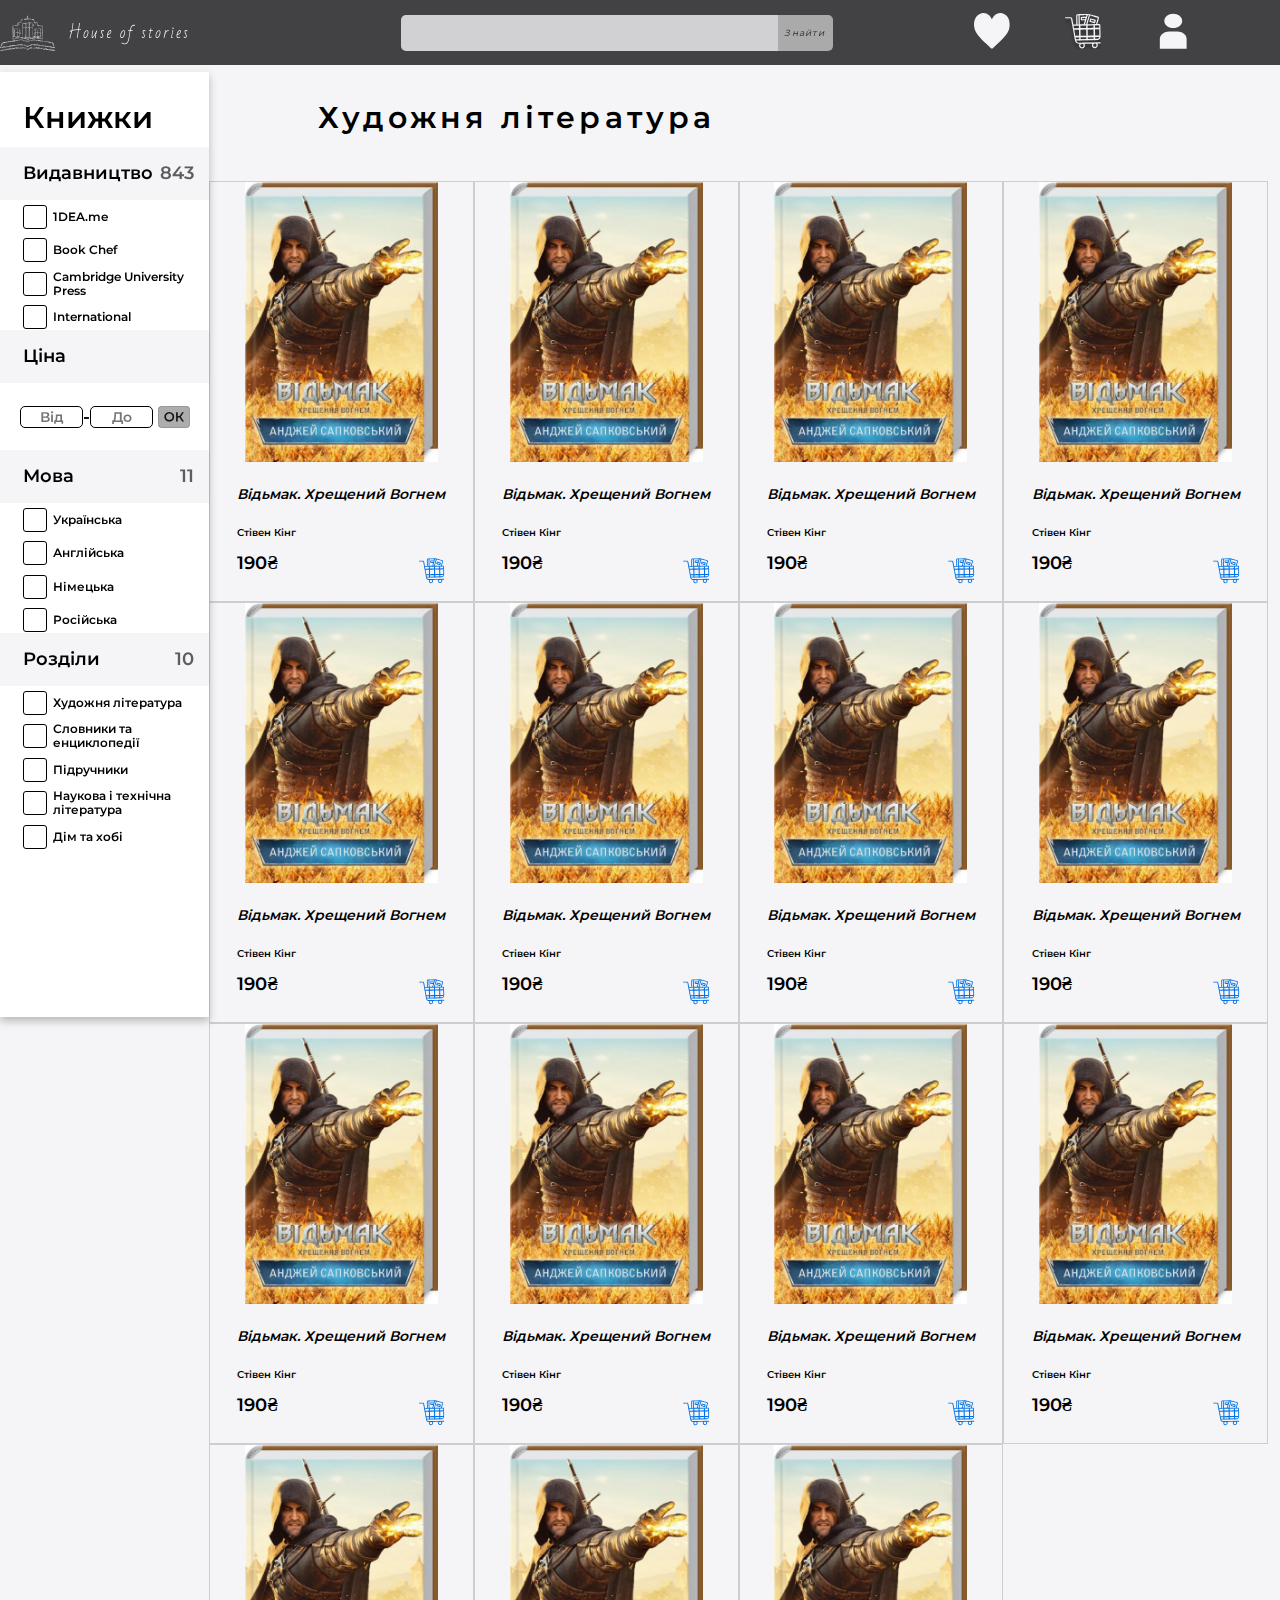
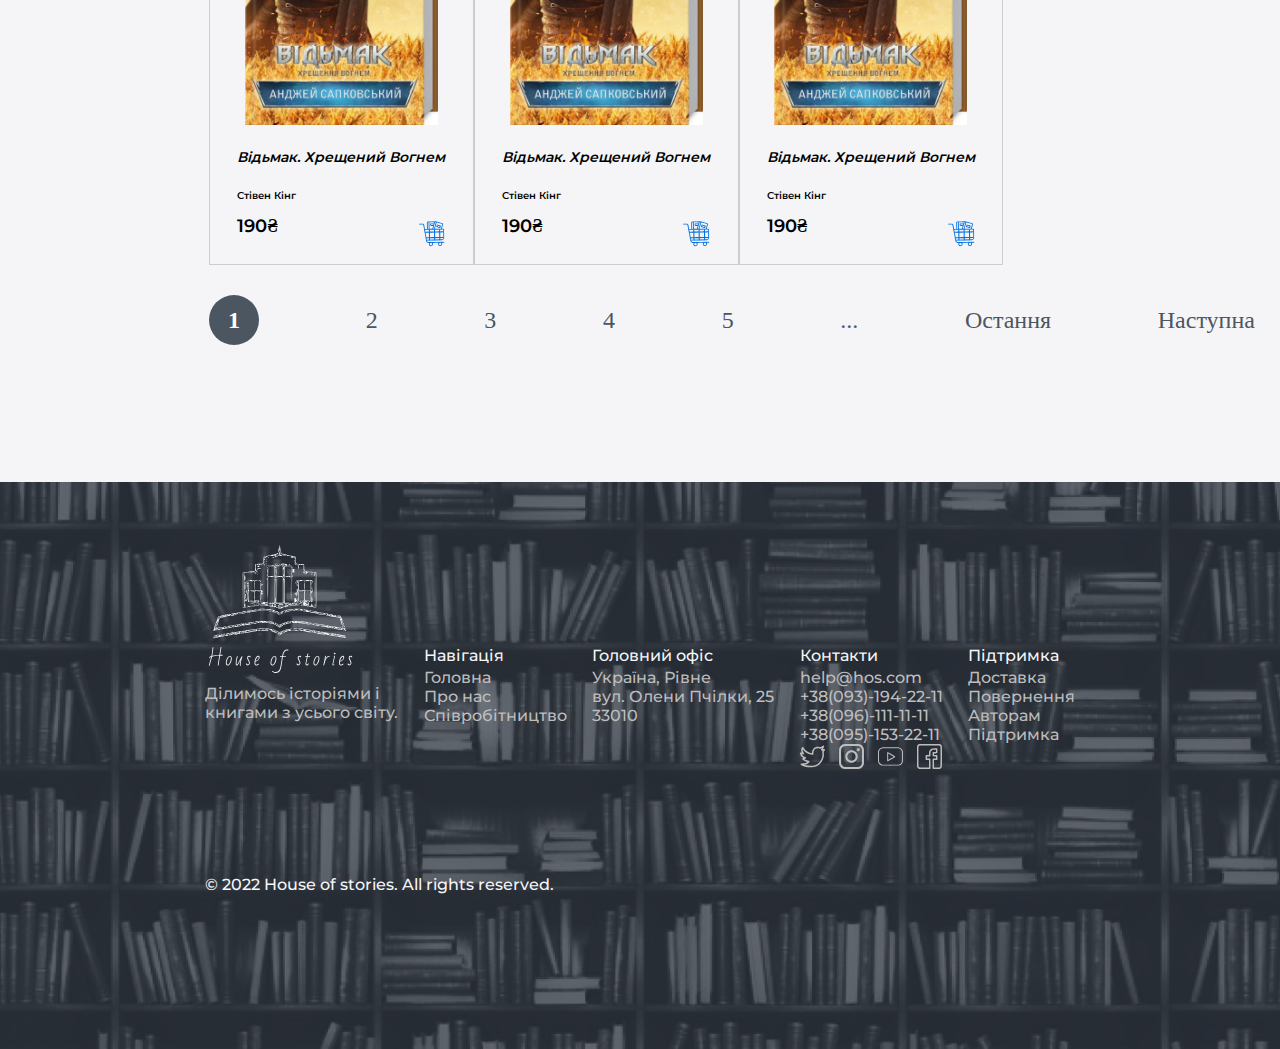
==== commit 89c0f5bc: "phone_maket" ====
--- a/Catalog.html
+++ b/Catalog.html
@@ -204,97 +204,104 @@
                         <h1>Художня література</h1>
                         <div class="row">
                             <div class="col">
-                                <a href="Infopage.html"></a>
-                                <img src="/img/png/208429720.png" alt="Andjey - witcher">
-                                <div class="second_need">
-                                   <span class="name">Відьмак. Хрещений Вогнем
-                                       <img src="/img/Vector.png" alt="heart">
-                                   </span>
-                                   
-                                    <span class="author">Стівен Кінг</span>
-                                    <div class="cartcatalog">
-                                        <span class="price">190₴</span>
-                                        <a href="#!" class="add_to_cart">
-                                            <img src="./img/svg/Catalog_cart.svg" alt="cartcatalog">
-                                        </a> 
-
-                                        <a href="#!" class="add_to_cart-mobile">
-                                            <img src="./img/Cart.png" alt="cartcatalog">
-                                        </a> 
-                                    </div> 
-                                </div>
-                            </div>
-    
-    
-                            <div class="col">
-                                <a href="Infopage.html"></a>
-                                <img src="/img/png/208429720.png" alt="Andjey - witcher">
-                                <div class="second_need">
-                                   <span class="name">Відьмак. Хрещений Вогнем
-                                       <img src="/img/Vector.png" alt="heart">
-                                   </span>
-                                   
-                                    <span class="author">Стівен Кінг</span>
-                                    <div class="cartcatalog">
-                                        <span class="price">190₴</span>
-                                        <a href="#!" class="add_to_cart">
-                                            <img src="./img/svg/Catalog_cart.svg" alt="cartcatalog">
-                                        </a> 
-
-                                        <a href="#!" class="add_to_cart-mobile">
-                                            <img src="./img/Cart.png" alt="cartcatalog">
-                                        </a> 
-                                    </div> 
-                                </div>
-                            </div>
-    
-                            <div class="col">
-                                <a href="Infopage.html"></a>
-                                <img src="/img/png/208429720.png" alt="Andjey - witcher">
-                                <div class="second_need">
-                                   <span class="name">Відьмак. Хрещений Вогнем
-                                       <img src="/img/Vector.png" alt="heart">
-                                   </span>
-                                   
-                                    <span class="author">Стівен Кінг</span>
-                                    <div class="cartcatalog">
-                                        <span class="price">190₴</span>
-                                        <a href="#!" class="add_to_cart">
-                                            <img src="./img/svg/Catalog_cart.svg" alt="cartcatalog">
-                                        </a> 
-
-                                        <a href="#!" class="add_to_cart-mobile">
-                                            <img src="./img/Cart.png" alt="cartcatalog">
-                                        </a> 
-                                    </div> 
-                                </div>
-                            </div>
-    
-                            <div class="col">
-                                <a href="Infopage.html"></a>
-                                <img src="/img/png/208429720.png" alt="Andjey - witcher">
-                                <div class="second_need">
-                                   <span class="name">Відьмак. Хрещений Вогнем
-                                       <img src="/img/Vector.png" alt="heart">
-                                   </span>
-                                   
-                                    <span class="author">Стівен Кінг</span>
-                                    <div class="cartcatalog">
-                                        <span class="price">190₴</span>
-                                        <a href="#!" class="add_to_cart">
-                                            <img src="./img/svg/Catalog_cart.svg" alt="cartcatalog">
-                                        </a> 
-
-                                        <a href="#!" class="add_to_cart-mobile">
-                                            <img src="./img/Cart.png" alt="cartcatalog">
-                                        </a> 
-                                    </div> 
-                                </div>
-                            </div>
-    
-                            <div class="col">
-                                <a href="Infopage.html"></a>
-                                <img src="/img/png/208429720.png" alt="Andjey - witcher">
+                                <a href="Infopage.html">
+                                    <img src="/img/png/208429720.png" alt="Andjey - witcher">
+                                </a>
+                                
+                                <div class="second_need">
+                                   <span class="name">Відьмак. Хрещений Вогнем
+                                       <img src="/img/Vector.png" alt="heart">
+                                   </span>
+                                   
+                                    <span class="author">Стівен Кінг</span>
+                                    <div class="cartcatalog">
+                                        <span class="price">190₴</span>
+                                        <a href="#!" class="add_to_cart">
+                                            <img src="./img/svg/Catalog_cart.svg" alt="cartcatalog">
+                                        </a> 
+
+                                        <a href="#!" class="add_to_cart-mobile">
+                                            <img src="./img/Cart.png" alt="cartcatalog">
+                                        </a> 
+                                    </div> 
+                                </div>
+                            </div>
+    
+    
+                            <div class="col">
+                                <a href="Infopage.html">
+                                    <img src="/img/png/208429720.png" alt="Andjey - witcher">
+                                </a>
+                                
+                                <div class="second_need">
+                                   <span class="name">Відьмак. Хрещений Вогнем
+                                       <img src="/img/Vector.png" alt="heart">
+                                   </span>
+                                   
+                                    <span class="author">Стівен Кінг</span>
+                                    <div class="cartcatalog">
+                                        <span class="price">190₴</span>
+                                        <a href="#!" class="add_to_cart">
+                                            <img src="./img/svg/Catalog_cart.svg" alt="cartcatalog">
+                                        </a> 
+
+                                        <a href="#!" class="add_to_cart-mobile">
+                                            <img src="./img/Cart.png" alt="cartcatalog">
+                                        </a> 
+                                    </div> 
+                                </div>
+                            </div>
+    
+                            <div class="col">
+                                <a href="Infopage.html">
+                                    <img src="/img/png/208429720.png" alt="Andjey - witcher">
+                                </a>
+                                <div class="second_need">
+                                   <span class="name">Відьмак. Хрещений Вогнем
+                                       <img src="/img/Vector.png" alt="heart">
+                                   </span>
+                                   
+                                    <span class="author">Стівен Кінг</span>
+                                    <div class="cartcatalog">
+                                        <span class="price">190₴</span>
+                                        <a href="#!" class="add_to_cart">
+                                            <img src="./img/svg/Catalog_cart.svg" alt="cartcatalog">
+                                        </a> 
+
+                                        <a href="#!" class="add_to_cart-mobile">
+                                            <img src="./img/Cart.png" alt="cartcatalog">
+                                        </a> 
+                                    </div> 
+                                </div>
+                            </div>
+    
+                            <div class="col">
+                                <a href="Infopage.html">
+                                    <img src="/img/png/208429720.png" alt="Andjey - witcher">
+                                </a>
+                                <div class="second_need">
+                                   <span class="name">Відьмак. Хрещений Вогнем
+                                       <img src="/img/Vector.png" alt="heart">
+                                   </span>
+                                   
+                                    <span class="author">Стівен Кінг</span>
+                                    <div class="cartcatalog">
+                                        <span class="price">190₴</span>
+                                        <a href="#!" class="add_to_cart">
+                                            <img src="./img/svg/Catalog_cart.svg" alt="cartcatalog">
+                                        </a> 
+
+                                        <a href="#!" class="add_to_cart-mobile">
+                                            <img src="./img/Cart.png" alt="cartcatalog">
+                                        </a> 
+                                    </div> 
+                                </div>
+                            </div>
+    
+                            <div class="col">
+                                <a href="Infopage.html">
+                                    <img src="/img/png/208429720.png" alt="Andjey - witcher">
+                                </a>
                                 <div class="second_need">
                                    <span class="name">Відьмак. Хрещений Вогнем
                                        <img src="/img/Vector.png" alt="heart">
@@ -315,99 +322,104 @@
                             </div>
                         
                             <div class="col">
-                                <a href="Infopage.html"></a>
-                                <img src="/img/png/208429720.png" alt="Andjey - witcher">
-                                <div class="second_need">
-                                   <span class="name">Відьмак. Хрещений Вогнем
-                                       <img src="/img/Vector.png" alt="heart">
-                                   </span>
-                                   
-                                    <span class="author">Стівен Кінг</span>
-                                    <div class="cartcatalog">
-                                        <span class="price">190₴</span>
-                                        <a href="#!" class="add_to_cart">
-                                            <img src="./img/svg/Catalog_cart.svg" alt="cartcatalog">
-                                        </a> 
-
-                                        <a href="#!" class="add_to_cart-mobile">
-                                            <img src="./img/Cart.png" alt="cartcatalog">
-                                        </a> 
-                                    </div> 
-                                </div>
-                            </div>
-    
-                            <div class="col">
-                                <a href="Infopage.html"></a>
-                                <img src="/img/png/208429720.png" alt="Andjey - witcher">
-                                <div class="second_need">
-                                   <span class="name">Відьмак. Хрещений Вогнем
-                                       <img src="/img/Vector.png" alt="heart">
-                                   </span>
-                                   
-                                    <span class="author">Стівен Кінг</span>
-                                    <div class="cartcatalog">
-                                        <span class="price">190₴</span>
-                                        <a href="#!" class="add_to_cart">
-                                            <img src="./img/svg/Catalog_cart.svg" alt="cartcatalog">
-                                        </a> 
-
-                                        <a href="#!" class="add_to_cart-mobile">
-                                            <img src="./img/Cart.png" alt="cartcatalog">
-                                        </a> 
-                                    </div> 
-                                </div>
-                                
-                            </div>
-    
-                            <div class="col">
-                                <a href="Infopage.html"></a>
-                                <img src="/img/png/208429720.png" alt="Andjey - witcher">
-                                <div class="second_need">
-                                   <span class="name">Відьмак. Хрещений Вогнем
-                                       <img src="/img/Vector.png" alt="heart">
-                                   </span>
-                                   
-                                    <span class="author">Стівен Кінг</span>
-                                    <div class="cartcatalog">
-                                        <span class="price">190₴</span>
-                                        <a href="#!" class="add_to_cart">
-                                            <img src="./img/svg/Catalog_cart.svg" alt="cartcatalog">
-                                        </a> 
-
-                                        <a href="#!" class="add_to_cart-mobile">
-                                            <img src="./img/Cart.png" alt="cartcatalog">
-                                        </a> 
-                                    </div> 
-                                </div>
-                                
-                            </div>
-    
-                            <div class="col">
-                                <a href="Infopage.html"></a>
-                                <img src="/img/png/208429720.png" alt="Andjey - witcher">
-                                <div class="second_need">
-                                   <span class="name">Відьмак. Хрещений Вогнем
-                                       <img src="/img/Vector.png" alt="heart">
-                                   </span>
-                                   
-                                    <span class="author">Стівен Кінг</span>
-                                    <div class="cartcatalog">
-                                        <span class="price">190₴</span>
-                                        <a href="#!" class="add_to_cart">
-                                            <img src="./img/svg/Catalog_cart.svg" alt="cartcatalog">
-                                        </a> 
-
-                                        <a href="#!" class="add_to_cart-mobile">
-                                            <img src="./img/Cart.png" alt="cartcatalog">
-                                        </a> 
-                                    </div> 
-                                </div>
-                                
-                            </div>
-    
-                            <div class="col">
-                                <a href="Infopage.html"></a>
-                                <img src="/img/png/208429720.png" alt="Andjey - witcher">
+                                <a href="Infopage.html">
+                                    <img src="/img/png/208429720.png" alt="Andjey - witcher">
+                                </a>
+                                <div class="second_need">
+                                   <span class="name">Відьмак. Хрещений Вогнем
+                                       <img src="/img/Vector.png" alt="heart">
+                                   </span>
+                                   
+                                    <span class="author">Стівен Кінг</span>
+                                    <div class="cartcatalog">
+                                        <span class="price">190₴</span>
+                                        <a href="#!" class="add_to_cart">
+                                            <img src="./img/svg/Catalog_cart.svg" alt="cartcatalog">
+                                        </a> 
+
+                                        <a href="#!" class="add_to_cart-mobile">
+                                            <img src="./img/Cart.png" alt="cartcatalog">
+                                        </a> 
+                                    </div> 
+                                </div>
+                            </div>
+    
+                            <div class="col">
+                                <a href="Infopage.html">
+                                    <img src="/img/png/208429720.png" alt="Andjey - witcher">
+                                </a>
+                                <div class="second_need">
+                                   <span class="name">Відьмак. Хрещений Вогнем
+                                       <img src="/img/Vector.png" alt="heart">
+                                   </span>
+                                   
+                                    <span class="author">Стівен Кінг</span>
+                                    <div class="cartcatalog">
+                                        <span class="price">190₴</span>
+                                        <a href="#!" class="add_to_cart">
+                                            <img src="./img/svg/Catalog_cart.svg" alt="cartcatalog">
+                                        </a> 
+
+                                        <a href="#!" class="add_to_cart-mobile">
+                                            <img src="./img/Cart.png" alt="cartcatalog">
+                                        </a> 
+                                    </div> 
+                                </div>
+                                
+                            </div>
+    
+                            <div class="col">
+                                <a href="Infopage.html">
+                                    <img src="/img/png/208429720.png" alt="Andjey - witcher">
+                                </a>
+                                <div class="second_need">
+                                   <span class="name">Відьмак. Хрещений Вогнем
+                                       <img src="/img/Vector.png" alt="heart">
+                                   </span>
+                                   
+                                    <span class="author">Стівен Кінг</span>
+                                    <div class="cartcatalog">
+                                        <span class="price">190₴</span>
+                                        <a href="#!" class="add_to_cart">
+                                            <img src="./img/svg/Catalog_cart.svg" alt="cartcatalog">
+                                        </a> 
+
+                                        <a href="#!" class="add_to_cart-mobile">
+                                            <img src="./img/Cart.png" alt="cartcatalog">
+                                        </a> 
+                                    </div> 
+                                </div>
+                                
+                            </div>
+    
+                            <div class="col">
+                                <a href="Infopage.html">
+                                    <img src="/img/png/208429720.png" alt="Andjey - witcher">
+                                </a>
+                                <div class="second_need">
+                                   <span class="name">Відьмак. Хрещений Вогнем
+                                       <img src="/img/Vector.png" alt="heart">
+                                   </span>
+                                   
+                                    <span class="author">Стівен Кінг</span>
+                                    <div class="cartcatalog">
+                                        <span class="price">190₴</span>
+                                        <a href="#!" class="add_to_cart">
+                                            <img src="./img/svg/Catalog_cart.svg" alt="cartcatalog">
+                                        </a> 
+
+                                        <a href="#!" class="add_to_cart-mobile">
+                                            <img src="./img/Cart.png" alt="cartcatalog">
+                                        </a> 
+                                    </div> 
+                                </div>
+                                
+                            </div>
+    
+                            <div class="col">
+                                <a href="Infopage.html">
+                                    <img src="/img/png/208429720.png" alt="Andjey - witcher">
+                                </a>
                                 <div class="second_need">
                                    <span class="name">Відьмак. Хрещений Вогнем
                                        <img src="/img/Vector.png" alt="heart">
@@ -429,77 +441,81 @@
                             </div>
                         
                             <div class="col">
-                                <a href="Infopage.html"></a>
-                                <img src="/img/png/208429720.png" alt="Andjey - witcher">
-                                <div class="second_need">
-                                   <span class="name">Відьмак. Хрещений Вогнем
-                                       <img src="/img/Vector.png" alt="heart">
-                                   </span>
-                                   
-                                    <span class="author">Стівен Кінг</span>
-                                    <div class="cartcatalog">
-                                        <span class="price">190₴</span>
-                                        <a href="#!" class="add_to_cart">
-                                            <img src="./img/svg/Catalog_cart.svg" alt="cartcatalog">
-                                        </a> 
-
-                                        <a href="#!" class="add_to_cart-mobile">
-                                            <img src="./img/Cart.png" alt="cartcatalog">
-                                        </a> 
-                                    </div> 
-                                </div>
-                                
-                            </div>
-    
-                            <div class="col">
-                                <a href="Infopage.html"></a>
-                                <img src="/img/png/208429720.png" alt="Andjey - witcher">
-                                <div class="second_need">
-                                   <span class="name">Відьмак. Хрещений Вогнем
-                                       <img src="/img/Vector.png" alt="heart">
-                                   </span>
-                                   
-                                    <span class="author">Стівен Кінг</span>
-                                    <div class="cartcatalog">
-                                        <span class="price">190₴</span>
-                                        <a href="#!" class="add_to_cart">
-                                            <img src="./img/svg/Catalog_cart.svg" alt="cartcatalog">
-                                        </a> 
-
-                                        <a href="#!" class="add_to_cart-mobile">
-                                            <img src="./img/Cart.png" alt="cartcatalog">
-                                        </a> 
-                                    </div> 
-                                </div>
-                                
-                            </div>
-    
-                            <div class="col">
-                                <a href="Infopage.html"></a>
-                                <img src="/img/png/208429720.png" alt="Andjey - witcher">
-                                <div class="second_need">
-                                   <span class="name">Відьмак. Хрещений Вогнем
-                                       <img src="/img/Vector.png" alt="heart">
-                                   </span>
-                                   
-                                    <span class="author">Стівен Кінг</span>
-                                    <div class="cartcatalog">
-                                        <span class="price">190₴</span>
-                                        <a href="#!" class="add_to_cart">
-                                            <img src="./img/svg/Catalog_cart.svg" alt="cartcatalog">
-                                        </a> 
-
-                                        <a href="#!" class="add_to_cart-mobile">
-                                            <img src="./img/Cart.png" alt="cartcatalog">
-                                        </a> 
-                                    </div> 
-                                </div>
-                                
-                            </div>
-    
-                            <div class="col">
-                                <a href="Infopage.html"></a>
-                                <img src="/img/png/208429720.png" alt="Andjey - witcher">
+                                <a href="Infopage.html">
+                                    <img src="/img/png/208429720.png" alt="Andjey - witcher">
+                                </a>
+                                <div class="second_need">
+                                   <span class="name">Відьмак. Хрещений Вогнем
+                                       <img src="/img/Vector.png" alt="heart">
+                                   </span>
+                                   
+                                    <span class="author">Стівен Кінг</span>
+                                    <div class="cartcatalog">
+                                        <span class="price">190₴</span>
+                                        <a href="#!" class="add_to_cart">
+                                            <img src="./img/svg/Catalog_cart.svg" alt="cartcatalog">
+                                        </a> 
+
+                                        <a href="#!" class="add_to_cart-mobile">
+                                            <img src="./img/Cart.png" alt="cartcatalog">
+                                        </a> 
+                                    </div> 
+                                </div>
+                                
+                            </div>
+    
+                            <div class="col">
+                                <a href="Infopage.html">
+                                    <img src="/img/png/208429720.png" alt="Andjey - witcher">
+                                </a>
+                                <div class="second_need">
+                                   <span class="name">Відьмак. Хрещений Вогнем
+                                       <img src="/img/Vector.png" alt="heart">
+                                   </span>
+                                   
+                                    <span class="author">Стівен Кінг</span>
+                                    <div class="cartcatalog">
+                                        <span class="price">190₴</span>
+                                        <a href="#!" class="add_to_cart">
+                                            <img src="./img/svg/Catalog_cart.svg" alt="cartcatalog">
+                                        </a> 
+
+                                        <a href="#!" class="add_to_cart-mobile">
+                                            <img src="./img/Cart.png" alt="cartcatalog">
+                                        </a> 
+                                    </div> 
+                                </div>
+                                
+                            </div>
+    
+                            <div class="col">
+                                <a href="Infopage.html">
+                                    <img src="/img/png/208429720.png" alt="Andjey - witcher">
+                                </a>
+                                <div class="second_need">
+                                   <span class="name">Відьмак. Хрещений Вогнем
+                                       <img src="/img/Vector.png" alt="heart">
+                                   </span>
+                                   
+                                    <span class="author">Стівен Кінг</span>
+                                    <div class="cartcatalog">
+                                        <span class="price">190₴</span>
+                                        <a href="#!" class="add_to_cart">
+                                            <img src="./img/svg/Catalog_cart.svg" alt="cartcatalog">
+                                        </a> 
+
+                                        <a href="#!" class="add_to_cart-mobile">
+                                            <img src="./img/Cart.png" alt="cartcatalog">
+                                        </a> 
+                                    </div> 
+                                </div>
+                                
+                            </div>
+    
+                            <div class="col">
+                                <a href="Infopage.html">
+                                    <img src="/img/png/208429720.png" alt="Andjey - witcher">
+                                </a>
                                 <div class="second_need">
                                    <span class="name">Відьмак. Хрещений Вогнем
                                        <img src="/img/Vector.png" alt="heart">
@@ -521,8 +537,9 @@
                             </div>
     
                             <div class="col">
-                                <a href="Infopage.html"></a>
-                                <img src="/img/png/208429720.png" alt="Andjey - witcher">
+                                <a href="Infopage.html">
+                                    <img src="/img/png/208429720.png" alt="Andjey - witcher">
+                                </a>
                                 <div class="second_need">
                                    <span class="name">Відьмак. Хрещений Вогнем
                                        <img src="/img/Vector.png" alt="heart">
@@ -626,6 +643,70 @@
                     </div>
                 </div>                                                 
             </section>
+            <section class="Block4_mobile">
+
+                <div class="mobile2">  
+                        <div class="logonaming">
+                        <h1>House of stories</h1>
+                        <p>Ділимось історіями і книгами з усього світу.</p>
+                        </div>
+                    <div class="top_navigation">
+                        <div class="navigation">
+                            <h1>Підтримка</h1>
+                            <div>
+                                <a href="#!" class="navi_links">Доставка</a>
+                            </div>
+                            <div>
+                                <a href="#!" class="navi_links">Повернення</a>
+                            </div>
+                            <div>
+                                <a href="#!" class="navi_links">Авторам</a>
+                            </div>
+                            <div>
+                                <a href="#!" class="navi_links">Підтримка</a>
+                            </div>                                           
+                        </div>
+                        <div class="navigation">
+                            <h1>Головний офіс</h1>
+                            <p>Україна, Рівне</p>
+                            <p>вул. Олени Пчілки, 25</p>
+                            <p>33010</p>
+                        </div>
+                        <div class="navigation">
+                            <h1>Контакти</h1>
+                            <p>help@hos.com</p>
+                            <p>+38(093)-194-22-11</p>
+                            <p>+38(096)-111-11-11</p>
+                            <p>+38(095)-153-22-11</p>
+                        </div>
+                        
+                        <div class="navigation">
+                            <h1>Ми в соц. мережах</h1>
+                            <div class="icon">
+                                <div>
+                                <a href="https://twitter.com/slava_aysa" class="socialnetworks"><img src="img/svg/twitter 1.svg" alt="socialnetworks" class="networkicons"></a>
+                                </div>
+                                <div>
+                                    <a href="https://www.instagram.com/slava_aysa/" class="socialnetworks"><img src="img/svg/instagram 1.svg" alt="socialnetworks" class="networkicons"></a>
+                                </div>
+                                <div>
+                                    <a href="https://www.youtube.com/channel/UCgyi-m7HUhOnxZrHmD3JMkg" class="socialnetworks"><img src="img/svg/youtube 1.svg" alt="socialnetworks" class="networkicons"></a>
+                                </div>
+                                <div>
+                                    <a href="https://uk-ua.facebook.com/DonaldTrump" class="socialnetworks"><img src="img/svg/facebook 1.svg" alt="socialnetworks" class="networkicons"></a>
+                                </div>
+                            </div>
+                        </div>
+                        
+                    </div>
+                    <div class="navigation">
+                        <div class="down">
+                            <h1>© 2022 House of stories. All rights reserved.</h1>
+                        </div>
+                    </div> 
+                </div>
+                                        
+            </section>
 
         </main>
 
--- a/css/style.css
+++ b/css/style.css
@@ -616,6 +616,9 @@
     height: 36px;
     width: 212px;
 }
+.menu_logo-pic_mobile{
+    display: none;
+}
 
 .SearchMenu{
     padding-left: 289.3px;
@@ -1067,7 +1070,7 @@
     margin: 0 auto;  
     display: flex;
     flex-direction: row;
-    padding-top: 63px;
+    padding-top: 72px;
 }
 .desktop4 h1{
     margin-left:97px;
@@ -1739,7 +1742,7 @@
     display: none;
 }
 
-@media (max-width:540px) {
+@media (max-width:541px) {
     .Block1{
         display: none;
     }
@@ -2959,7 +2962,7 @@
 
 
 
-@media (max-width: 540px) {
+@media (max-width: 541px) {
     .header2{
         display: none;
     }
@@ -3086,3 +3089,71 @@
         }
     }
 
+
+    @media (max-width: 1400px){
+        .top_menu{
+            padding-left: 0px;
+            transition: 4s;
+        }
+    }
+
+    @media (max-width: 1305px){
+        .SearchMenu{
+            padding-left: 189.300px;
+            transition: 4s;
+        }
+    }
+
+    @media (max-width: 1205px){
+        .SearchMenu{
+            padding-left: 89.300px;
+            transition: 4s;
+        }
+    }
+
+    @media (max-width: 1105px){
+        .SearchMenu{
+            padding-left: 49.300px;
+            transition: 4s;
+        }
+        .menu_links{
+            transition: 4s;
+            padding-left: 40px;
+        }
+    }
+
+    @media (max-width: 965px){
+        .menu_logo-pic{
+            transition: 4s;
+            display: none;
+        }
+        .menu_logo-pic_mobile{
+            transition: 4s;
+            display: flex;
+            width: 70px;
+        }
+    }
+    
+    @media (max-width: 825px) {
+        .SearchMenu{
+            display: none;
+            transition: 4s;
+        }
+        .menu_links{
+            padding-left: 400px;
+            transition: 4s;
+        }
+    }
+
+    @media (max-width: 700px) {
+        .menu_links{
+            padding-left: 300px;
+            transition: 4s;
+        }
+    }
+    @media (max-width: 600px) {
+        .menu_links{
+            padding-left: 200px;
+            transition: 4s;
+        }
+    }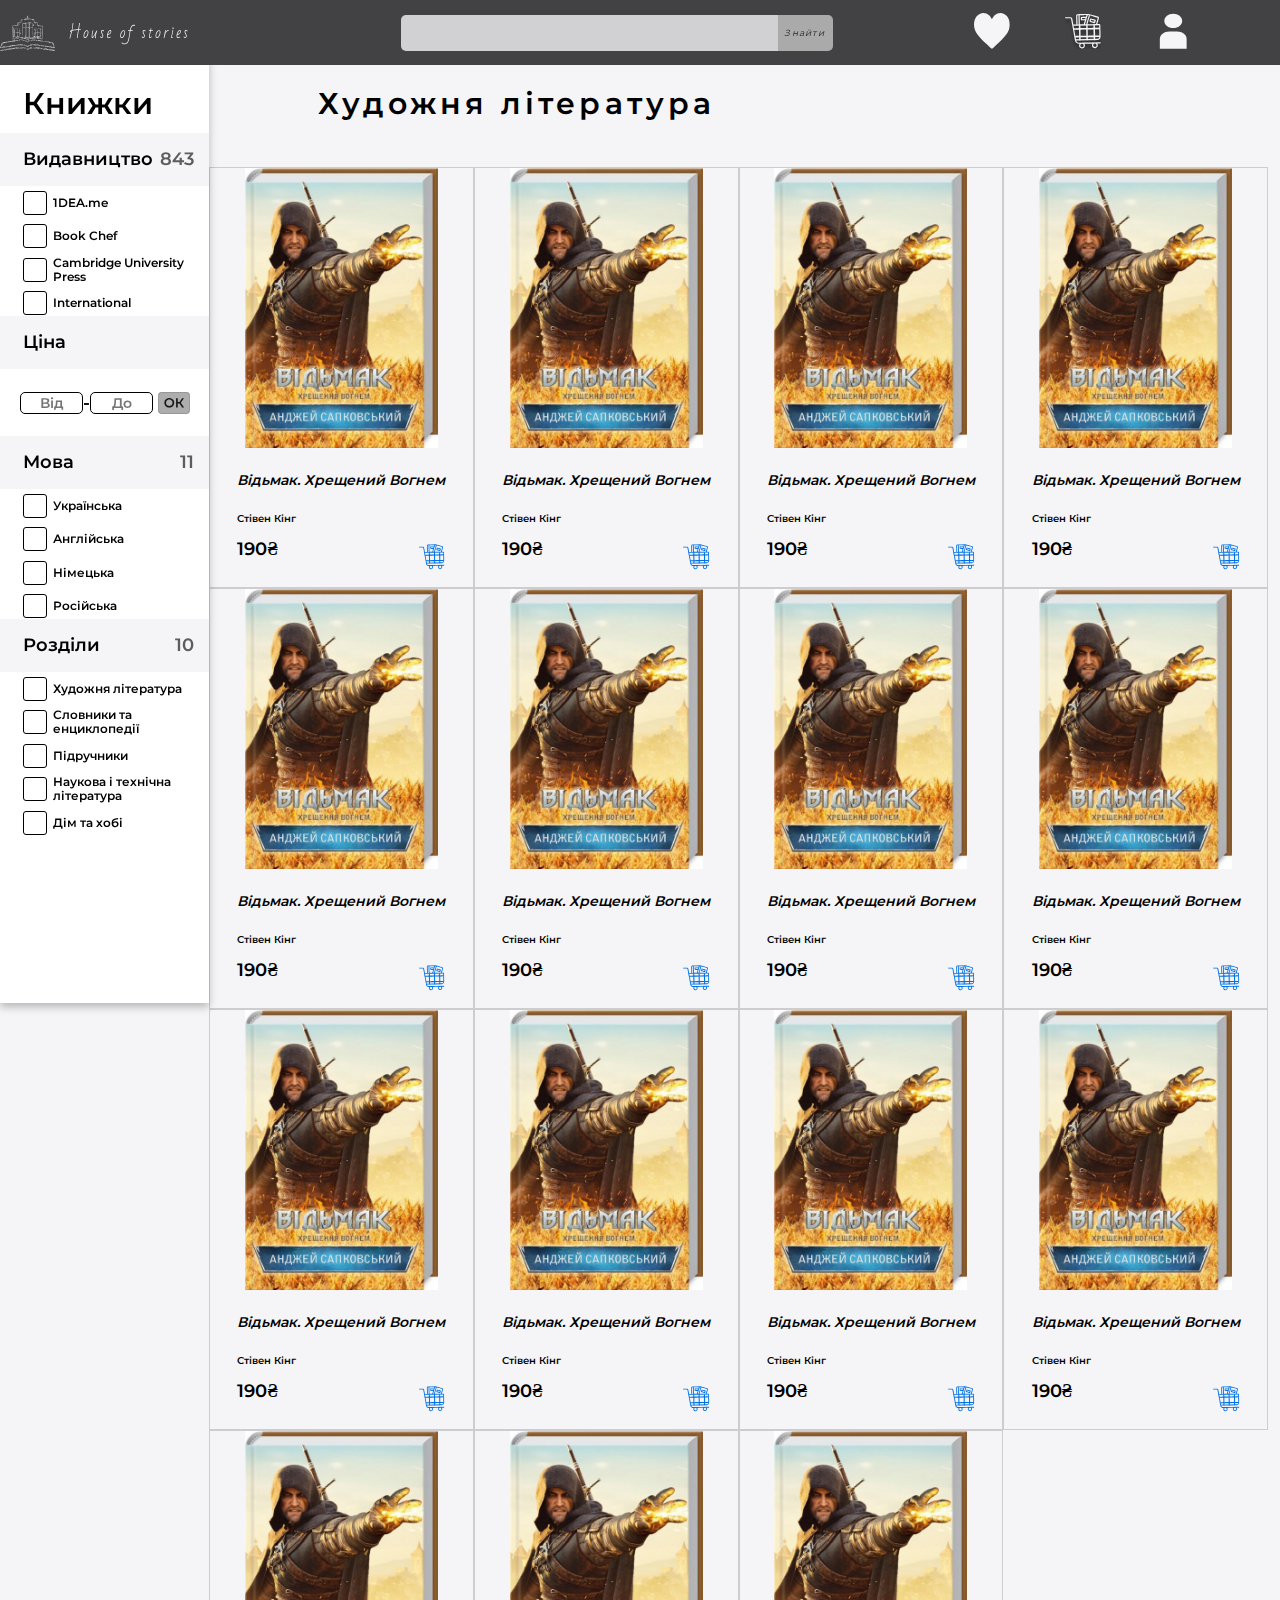
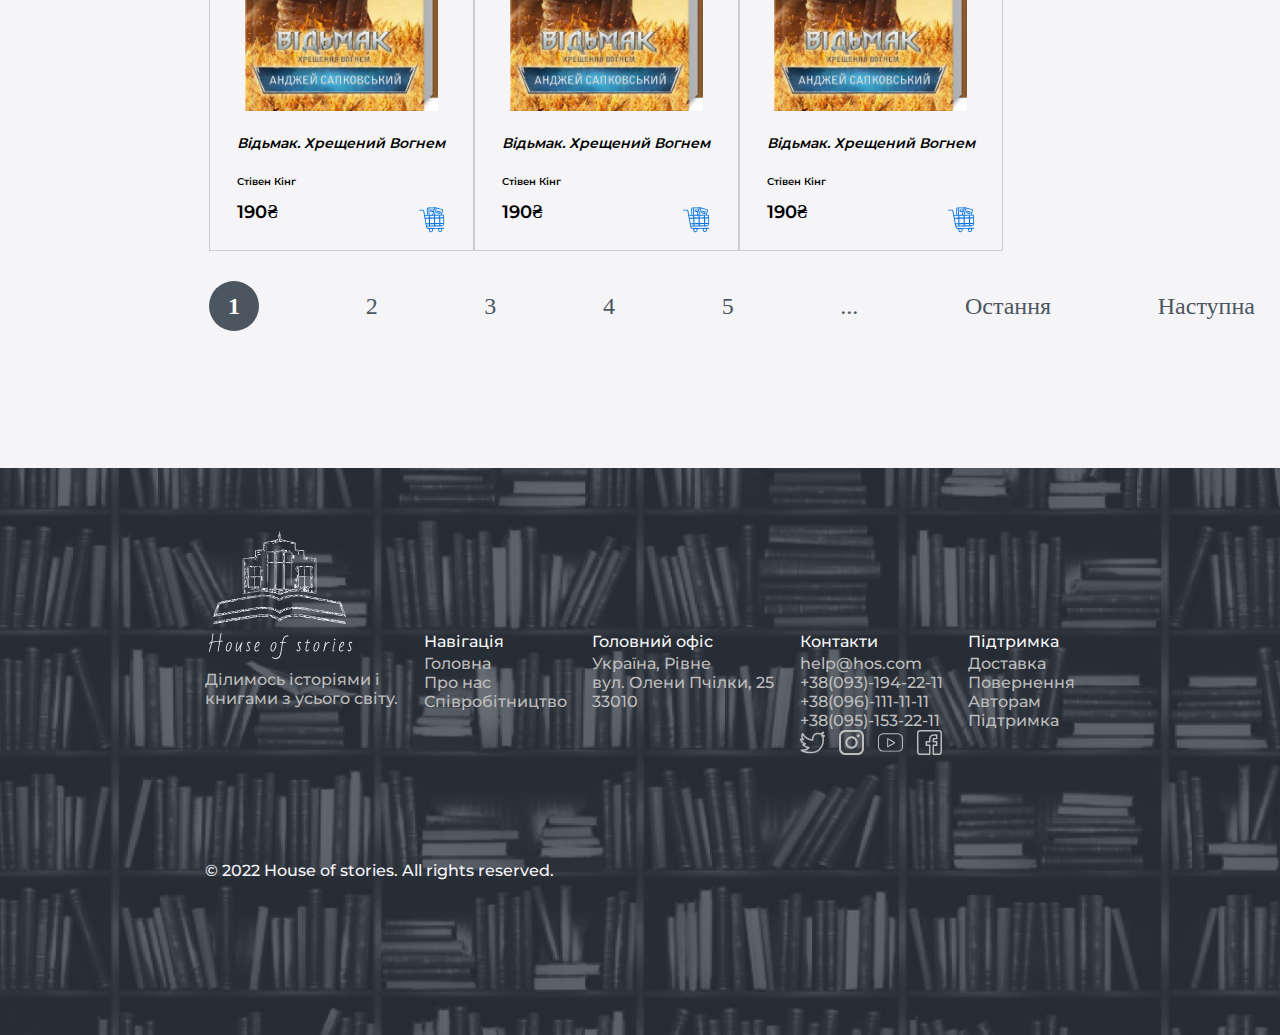
==== commit 95cbea2c: "phone_maket" ====
--- a/Catalog.html
+++ b/Catalog.html
@@ -12,8 +12,9 @@
     <body>
         
         <header class="header2">
-            <div class="top_menu">
+            <div class="top_menu2">
                 <img src="./img/svg/Logo_menu.svg" alt="menu" class="menu_logo-pic">
+                <img src="./img/svg/mobile_logo.svg" alt="menu" class="menu_logo-pic_mobile">
                 <div class="SearchMenu">
                     <form>
                         <div class="searchBarmenu">
@@ -38,11 +39,196 @@
         <header class="header2_mobile">
             <div class="top_menu_mobile">
                 <a href="#" onclick="history.back();"><img src="./img/svg/arrow left.svg"></a>
-                <img src="./img/svg/menu.svg" class="list_menu_mobile">
+
+                <input type="checkbox" class="checkbox1" id="checkbox1" name="checkbox1" value="yes">                
+                <label for="checkbox1" class="checkbox_label">
+                    <img src="./img/svg/menu.svg" class="list_menu_mobile">
+                </label>
+                <div class="button_menu">
+                    <a href="#!">Моя сторінка</a>
+                    <a href="#!">Список бажаного</a>
+                    <a href="#!">Корзина</a>                
+                </div>
             </div>
         </header>
 
         <main>
+
+            <div class="filter">
+                <div class="first_button">
+                    <div class="cont">
+                        <input type="checkbox" class="checkbox2" id="checkbox2" name="checkbox2" value="yes">                
+                        <label for="checkbox2" class="checkbox_label2">
+                            <img src="/img/first.png" alt="f">
+                            <p>Фільтр</p>
+                        </label>
+                        <div class="button_menu2">
+                            <div class="catalog_page2">
+                                <h2 class="title_name">Книжки</h2>
+                                <div class="PublishHouse GroupName">
+                                    <div class="publish_house_menu">
+                                        Видавництво <div class="number_of_publish_house">843</div>
+                                    </div>
+                                    <div class="Options">
+                                        <div class="Option">
+                                            <input type="checkbox" id="option1" class="checkbox" name="scales"><label for="option1">1DEA.me</label>
+                                        </div>
+                                        <div class="Option">
+                                            <input type="checkbox" id="option2" class="checkbox" name="scales"><label for="option2">Book Chef</label>
+                                        </div>
+                                        <div class="Option">
+                                            <input type="checkbox" id="option3" class="checkbox" name="scales"><label for="option3">Cambridge University Press</label>
+                                        </div>
+                                        <div class="Option">
+                                            <input type="checkbox" id="option4" class="checkbox" name="scales"><label for="option4">International</label>
+                                        </div>
+                                        <div class="Option">
+                                            <input type="checkbox" id="option5" class="checkbox" name="scales"><label for="option5">Vivat</label>
+                                        </div>
+                                        <div class="Option">
+                                            <input type="checkbox" id="option6" class="checkbox" name="scales"><label for="option6">А-ба-ба-га-ла-ма-га</label>
+                                        </div>
+                                        <div class="Option">
+                                            <input type="checkbox" id="option7" class="checkbox" name="scales"><label for="option7">Видавництво Старого Лева</label>
+                                        </div>
+                                        <div class="Option">
+                                            <input type="checkbox" id="option8" class="checkbox" name="scales"><label for="option8">Клуб Сімейного Дозвілля</label>
+                                        </div>
+                                        <div class="Option">
+                                            <input type="checkbox" id="option9" class="checkbox" name="scales"><label for="option9">Наш Формат</label>
+                                        </div>
+                                        <div class="Option">
+                                            <input type="checkbox" id="option10" class="checkbox" name="scales"><label for="option10">Ранок</label>
+                                        </div>
+                                        <div class="Option">
+                                            <input type="checkbox" id="option11" class="checkbox" name="scales"><label for="option11">Фолио</label>
+                                        </div>
+                                        <div class="Option">
+                                            <input type="checkbox" id="option12" class="checkbox" name="scales"><label for="option12">National Geographic</label>
+                                        </div>
+                                        <div class="Option">
+                                            <input type="checkbox" id="option13" class="checkbox" name="scales"><label for="option13">Orion</label>
+                                        </div>
+                                    </div>
+                                </div>
+                                <div class="Price GroupName">
+                                    <div class="publish_house_menu">
+                                        Ціна
+                                    </div>
+                                    <div class="PriceControl">
+                                        <form>
+                                            <div class="PriceControl">
+                                                <div class="Enter">
+                                                    <input aria-label="price-from" class="input-text from" id="price_input_from"
+                                                           type="text" pattern="[0-9]*\.?[0-9]*" placeholder="Від">
+                                                </div>
+                                                <div>
+                                                    <span class="control-label">-</span>
+                                                </div>
+            
+                                                <div class="Enter">
+                                                    <input aria-label="price-to" class="input-text to" id="price_input_to"
+                                                           type="text"
+                                                           pattern="[0-9]*\.?[0-9]*" placeholder="До">
+                                                </div>
+            
+                                                <div class="commit-button">
+                                                    <a href="#" class="button-link">
+                                                        <img src="./img/svg/Button.svg" alt="comit-button" class="button">
+                                                    </a>
+                                                </div>
+                                            </div>
+                                        </form>
+                                    </div>   
+                                </div>
+                                <div class="Language GroupName">
+                                    <div class="publish_house_menu">
+                                        Мова  <div class="number_of_publish_house">11</div>
+                                    </div>
+                                    <div class="Options">
+                                        <div class="Option">
+                                            <input type="checkbox" id="lang-option1" class="checkbox" name="scales"><label for="lang-option1">Українська</label>
+                                        </div>
+                                        <div class="Option">
+                                            <input type="checkbox" id="lang-option2" class="checkbox" name="scales"><label for="lang-option2">Англійська</label>
+                                        </div>
+                                        <div class="Option">
+                                            <input type="checkbox" id="lang-option3" class="checkbox" name="scales"><label for="lang-option3">Німецька</label>
+                                        </div>
+                                        <div class="Option">
+                                            <input type="checkbox" id="lang-option4" class="checkbox" name="scales"><label for="lang-option4">Російська</label>
+                                        </div>
+                                        <div class="Option">
+                                            <input type="checkbox" id="lang-option5" class="checkbox" name="scales"><label for="lang-option5">Французька</label>
+                                        </div>
+                                        <div class="Option">
+                                            <input type="checkbox" id="lang-option6" class="checkbox" name="scales"><label for="lang-option6">Італійська</label>
+                                        </div>
+                                        <div class="Option">
+                                            <input type="checkbox" id="lang-option7" class="checkbox" name="scales"><label for="lang-option7">Іспанська</label>
+                                        </div>
+                                        <div class="Option">
+                                           <input type="checkbox" id="lang-option8" class="checkbox" name="scales"><label for="lang-option8">Португальська</label>
+                                        </div>
+                                        <div class="Option">
+                                            <input type="checkbox" id="lang-option9" class="checkbox" name="scales"><label for="lang-option9">Португальська</label>
+                                        </div>
+                                        <div class="Option">
+                                            <input type="checkbox" id="lang-option10" class="checkbox" name="scales"><label for="lang-option10">Португальська</label>
+                                        </div>
+                                    </div>
+                                </div>
+                                <div class="Author GroupName">
+                                    <div class="publish_house_menu">
+                                        Розділи  <div class="number_of_publish_house">10</div>
+                                    </div>
+                                    <div class="Options">
+                                        <div class="Option">
+                                            <input type="checkbox" id="author-option1" class="checkbox" name="scales"><label for="author-option1">Художня література</label>
+                                        </div>
+                                        <div class="Option">
+                                            <input type="checkbox" id="author-option2" class="checkbox" name="scales"><label for="author-option2">Словники та енциклопедії</label>
+                                        </div>
+                                        <div class="Option">
+                                            <input type="checkbox" id="author-option3" class="checkbox" name="scales"><label for="author-option3">Підручники</label>
+                                        </div>
+                                        <div class="Option">
+                                            <input type="checkbox" id="author-option4" class="checkbox" name="scales"><label for="author-option4">Наукова і технічна література</label>
+                                        </div>
+                                        <div class="Option">
+                                            <input type="checkbox" id="author-option5" class="checkbox" name="scales"><label for="author-option5">Дім та хобі</label>
+                                        </div>
+                                        <div class="Option">
+                                            <input type="checkbox" id="author-option6" class="checkbox" name="scales"><label for="author-option6">Подрожі та спорт</label>
+                                        </div>
+                                        <div class="Option">
+                                            <input type="checkbox" id="author-option7" class="checkbox" name="scales"><label for="author-option7">Бізнес література</label>
+                                        </div>
+                                        <div class="Option">
+                                           <input type="checkbox" id="author-option8" class="checkbox" name="scales"> <label for="author-option8">Релігія та езотерика</label>
+                                        </div>
+                                        <div class="Option">
+                                            <input type="checkbox" id="author-option9" class="checkbox" name="scales"><label for="author-option9">Книги для батьків</label>
+                                        </div>
+                                        <div class="Option">
+                                            <input type="checkbox" id="author-option10" class="checkbox" name="scales"><label for="author-option10">Комікси</label>
+                                        </div>
+                                    </div>
+                                </div>
+                            </div>             
+                        </div>
+                    </div>
+                    
+                </div>
+
+                <div class="second_button">
+                    <div class="cont">
+                       <img src="/img/second.png" alt="s">
+                       <p>Сортування</p>
+                    </div>
+                </div>
+            </div>
+                
 
             <section class="Catalog">
                 <div class="desktop4">
--- a/css/style.css
+++ b/css/style.css
@@ -608,6 +608,11 @@
 
 .top_menu{
     display: flex;
+    padding-left: 170px;
+    align-items: center;
+}
+.top_menu2{
+    display: flex;
     padding-left: 90px;
     align-items: center;
 }
@@ -3090,8 +3095,8 @@
     }
 
 
-    @media (max-width: 1400px){
-        .top_menu{
+    @media (max-width: 1570px){
+        .top_menu, .top_menu2{
             padding-left: 0px;
             transition: 4s;
         }
@@ -3156,4 +3161,151 @@
             padding-left: 200px;
             transition: 4s;
         }
+    }
+
+    .checkbox1 {
+        position: absolute;
+        z-index: -1;
+        opacity: 0;
+      }
+      .checkbox1:checked + label.checkbox_label ~ div {
+        display: inline-block;
+      }
+      .checkbox1:not(:checked) + label.checkbox_label ~ div {
+        display: none;
+      }
+    
+      input[class="checkbox1"]+label::before,  input[class="checkbox2"]+label::before{ 
+          display: none;
+      }
+    
+      .button_menu {
+          position: fixed;
+          z-index: 2000;
+          left: 0;
+          top: 31px;
+          background: #424245;
+          width: 100%;
+    
+          font-family: 'Montserrat';
+          font-style: normal;
+          font-weight: 600;
+          font-size: 18px;
+    
+          padding-bottom: 20px;
+         
+      }
+      .button_menu a {
+          width: auto;
+          margin: 0;
+          text-decoration: none;
+          color: #F5F5F7;
+          margin-top: 10px;
+          margin-left: 12px;
+      }
+      
+      
+      .filter {
+          position: fixed;
+          top: 31px;
+          display: flex;
+          width: 100%;
+          justify-content: space-between;
+          height: 41px;
+          background: #F5F5F7;
+      }
+    
+    .second_button {
+        width: 50%;
+    
+        font-family: 'Montserrat';
+        font-style: normal;
+        font-weight: 600;
+        font-size: 16px;
+    
+    
+    
+        color: #000000;
+    }
+    
+    .cont {
+        display: flex;
+        justify-content: center;
+        align-items: center;
+    }
+    
+    .first_button {
+        width: 50%;
+        font-family: 'Montserrat';
+        font-style: normal;
+        font-weight: 600;
+        font-size: 16px;
+    
+    
+    
+        color: #000000;
+    }
+    
+    .first_button, .second_button {
+        display: flex;
+        justify-content: center;
+        align-items: center;
+    
+        border: 1px solid #C5C5C5;
+    
+    
+    }
+    
+    .filter p {
+        margin: 0;
+        margin-left: 5px;
+    }
+    
+    
+    .checkbox2 {
+        position: absolute;
+        z-index: -1;
+        opacity: 0;
+      }
+      .checkbox2:checked + label.checkbox_label2 ~ div {
+        display: inline-block;
+      }
+      .checkbox2:not(:checked) + label.checkbox_label2 ~ div {
+        display: none;
+      }
+    
+      .button_menu2 {
+          position: fixed;
+          z-index: 2000;
+          left: 0;
+          top: 72px;
+          background: #F5F5F7;
+          width: 100%;
+    
+          font-family: 'Montserrat';
+          font-style: normal;
+          font-weight: 600;
+          font-size: 18px;
+    
+          padding-bottom: 20px;
+          border: 1px solid #C5C5C5;
+         
+      }
+    
+      .catalog_page2 {
+          overflow-y: scroll;
+          height: 100vh;
+      }
+    
+      .catalog_page2 .Options, .catalog_page2 .PriceControl {
+          width: 100%;
+      }
+    
+    @media (min-width:541px){
+        .filter{
+            display: none;
+        }
+        .desktop4{
+            padding-top: 58px;
+        }
     }